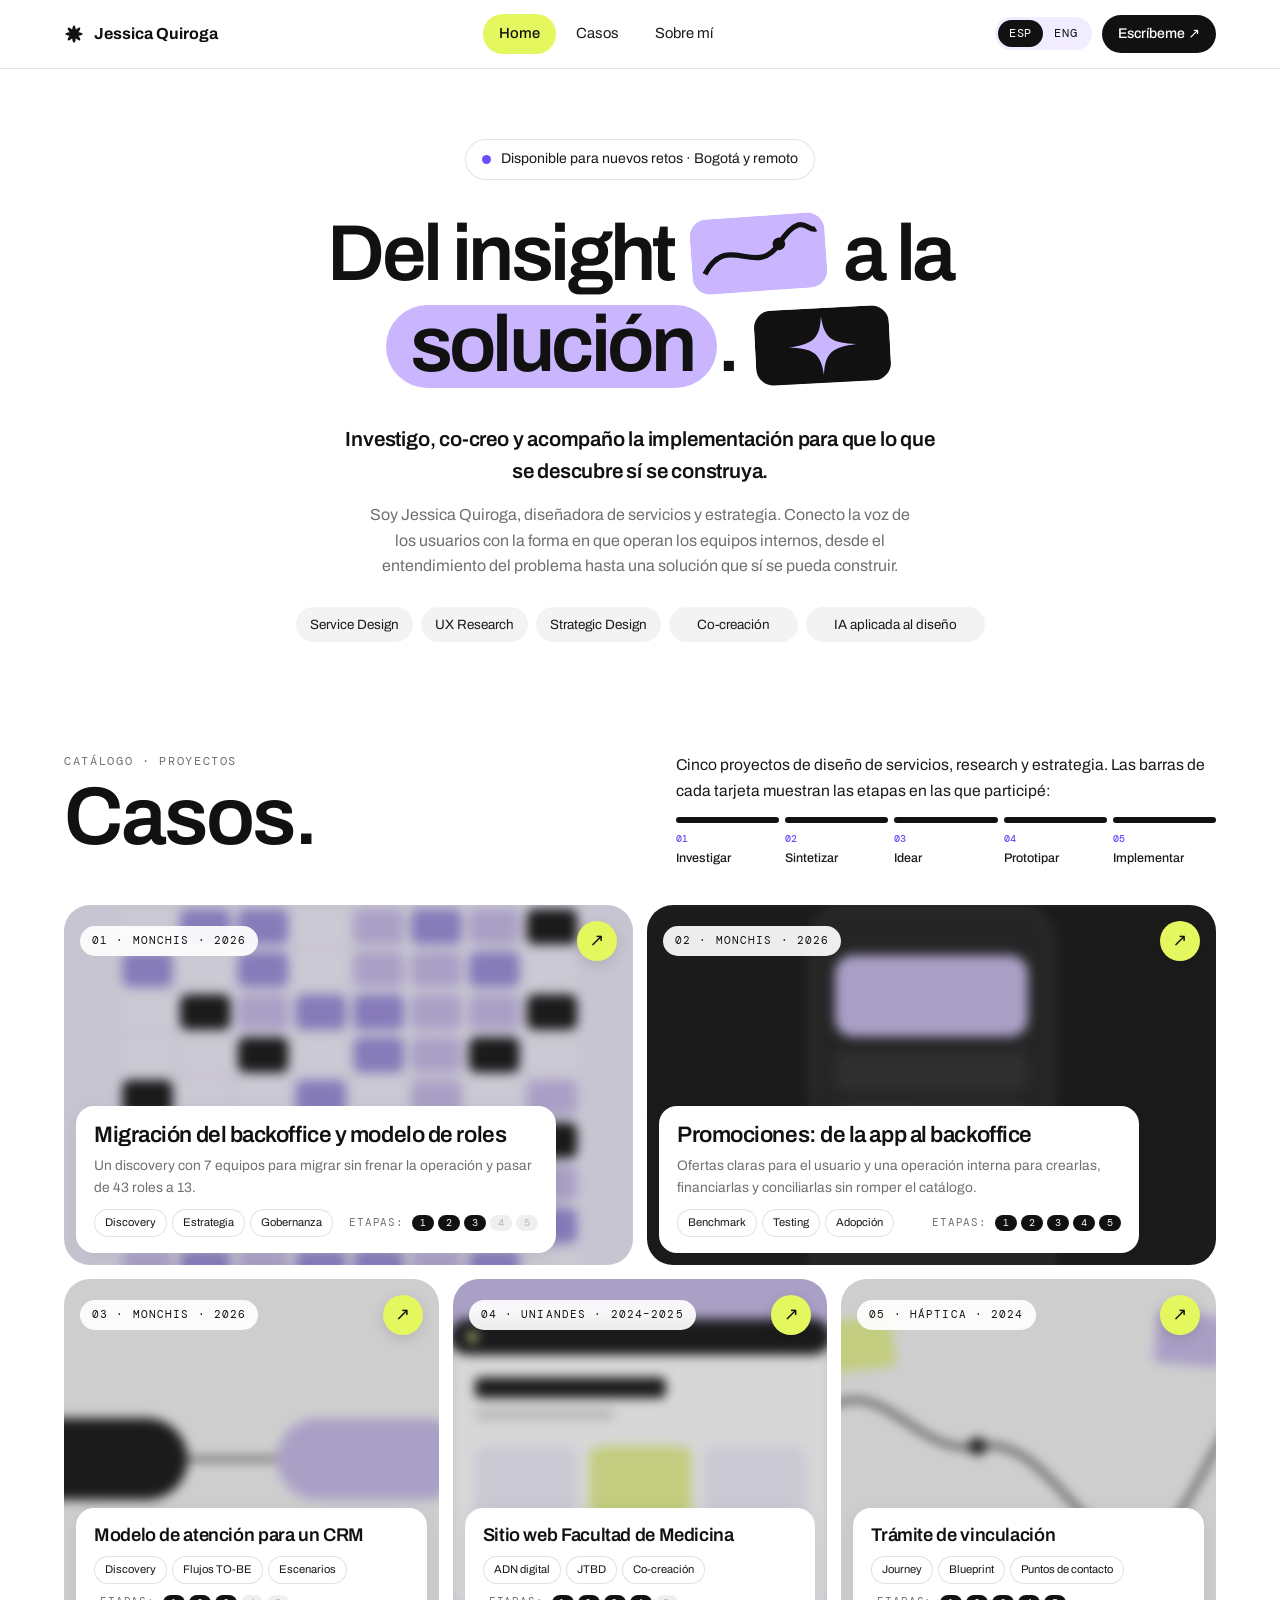
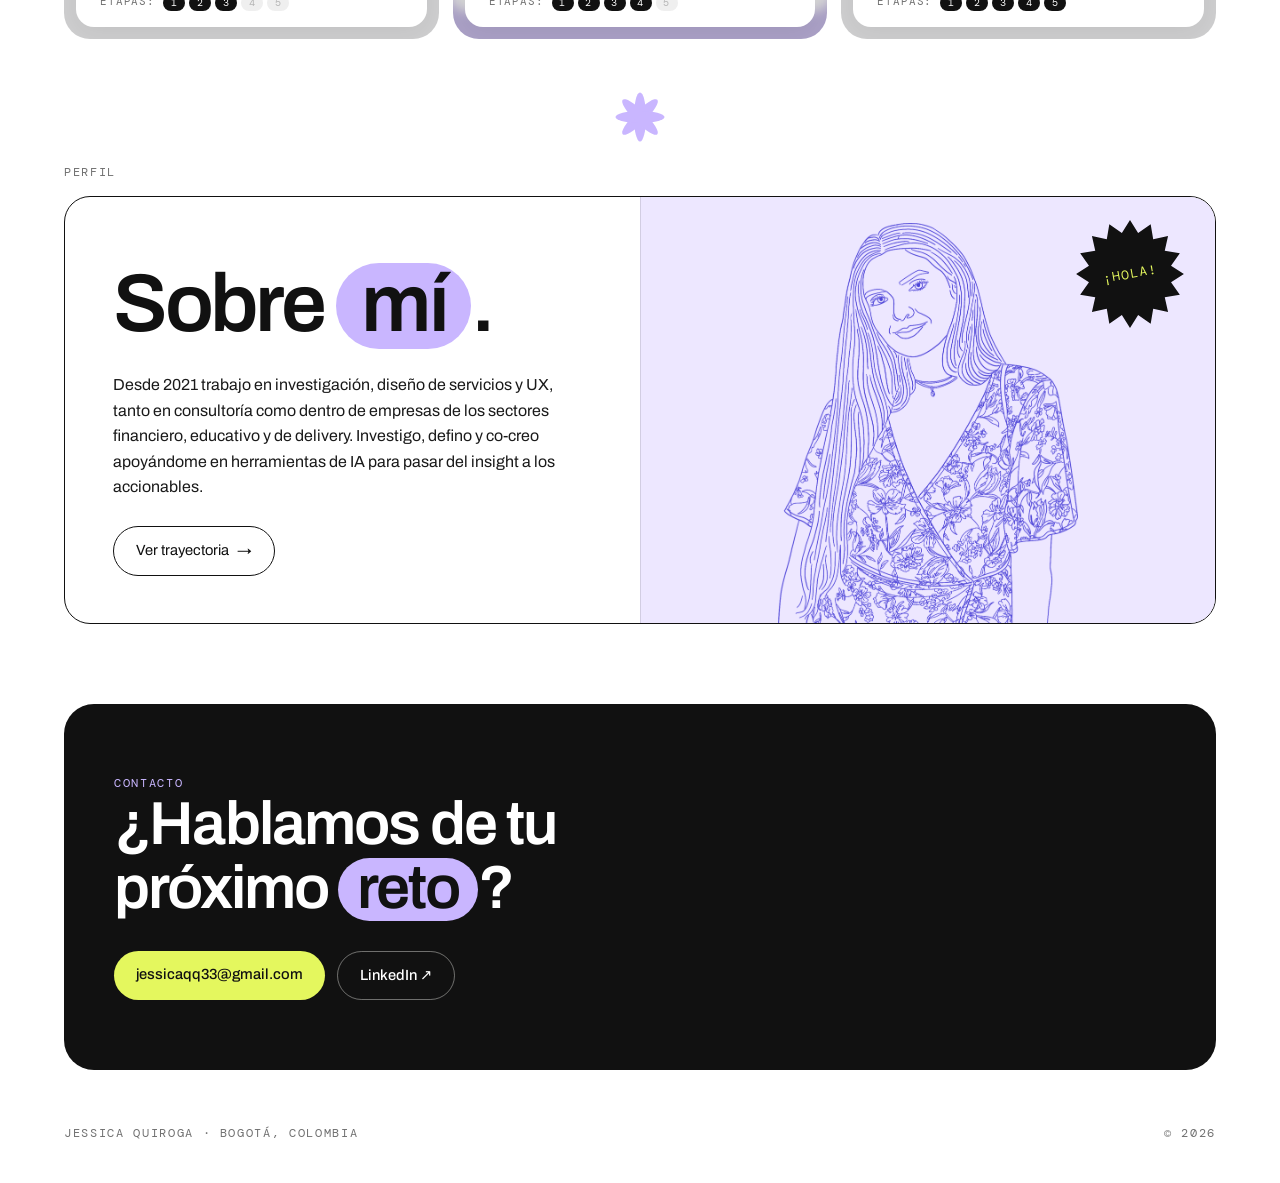
==== index.html @ a0e0271c "Add files via upload" ====
<!DOCTYPE html>
<html lang="es" data-lang="es">
<head>
  <meta charset="utf-8">
  <meta name="viewport" content="width=device-width, initial-scale=1">
  <title>Portafolio · Jessica Quiroga</title>
  <meta name="title-es" content="Portafolio · Jessica Quiroga">
  <meta name="title-en" content="Portfolio · Jessica Quiroga">
  <meta name="description" content="Portafolio de Jessica Quiroga, diseñadora de servicios y estrategia. Service Design, UX Research y Strategic Design.">
  <meta property="og:title" content="Portafolio · Jessica Quiroga">
  <meta property="og:description" content="Service Design · UX Research · Strategic Design">
  <link rel="icon" href="data:image/svg+xml,%3Csvg xmlns='http://www.w3.org/2000/svg' viewBox='0 0 32 32'%3E%3Cg fill='%234F46D8'%3E%3Cellipse cx='16' cy='16' rx='3.6' ry='14' transform='rotate(0 16 16)'/%3E%3Cellipse cx='16' cy='16' rx='3.6' ry='14' transform='rotate(45 16 16)'/%3E%3Cellipse cx='16' cy='16' rx='3.6' ry='14' transform='rotate(90 16 16)'/%3E%3Cellipse cx='16' cy='16' rx='3.6' ry='14' transform='rotate(135 16 16)'/%3E%3C/g%3E%3C/svg%3E">
  <link rel="preconnect" href="https://fonts.googleapis.com">
  <link rel="preconnect" href="https://fonts.gstatic.com" crossorigin>
  <link href="https://fonts.googleapis.com/css2?family=Archivo:wdth,wght@75..125,300..900&family=DM+Mono:wght@400;500&display=swap" rel="stylesheet">
  <link rel="stylesheet" href="assets/styles.css">
</head>
<body>

<header class="site-header">
  <div class="wrap">
    <a class="brand" href="index.html"><svg class="mark-flower" viewBox="0 0 24 24" aria-hidden="true"><ellipse cx="12" cy="12" rx="2.6" ry="10.5" transform="rotate(0 12 12)"/><ellipse cx="12" cy="12" rx="2.6" ry="10.5" transform="rotate(45 12 12)"/><ellipse cx="12" cy="12" rx="2.6" ry="10.5" transform="rotate(90 12 12)"/><ellipse cx="12" cy="12" rx="2.6" ry="10.5" transform="rotate(135 12 12)"/></svg>Jessica Quiroga</a>
    <nav class="nav">
      <a href="index.html" aria-current="page"><span lang="es">Home</span><span lang="en">Home</span></a>
      <a href="index.html#casos"><span lang="es">Casos</span><span lang="en">Cases</span></a>
      <a href="sobre-mi.html"><span lang="es">Sobre mí</span><span lang="en">About</span></a>
    </nav>
    <div class="head-right"><div class="lang" role="group" aria-label="Idioma / Language">
      <button type="button" data-lang="es" aria-pressed="true">ESP</button>
      <button type="button" data-lang="en" aria-pressed="false">ENG</button>
    </div><a class="head-cta" href="https://www.linkedin.com/in/jessica-giovanna-quiroga-quir%C3%B3s-29a357232" target="_blank" rel="noopener"><span lang="es">Escríbeme</span><span lang="en">Get in touch</span> ↗</a></div>
  </div>
</header>

<main>
  <section class="heroA wrap">
    <span class="avail"><i></i><span lang="es">Disponible para nuevos retos · Bogotá y remoto</span><span lang="en">Open to new challenges · Bogotá and remote</span></span>
    <h1>
      <span lang="es">Del insight <span class="hchip" style="--r:-4deg"><svg viewBox="0 0 64 36" preserveAspectRatio="none"><rect width="64" height="36" fill="#C9B6FF"/><path d="M6 26 C18 6 30 30 42 14 S56 10 60 8" fill="none" stroke="#111" stroke-width="2.5"/><circle cx="42" cy="14" r="3" fill="#111"/></svg></span> a la <span class="nw"><span class="pill">solución</span>.</span> <span class="hchip" style="--r:-3deg"><svg viewBox="0 0 64 36" preserveAspectRatio="none"><rect width="64" height="36" fill="#111"/><path d="M32 4 C33 15 37 17 48 18 C37 19 33 21 32 32 C31 21 27 19 16 18 C27 17 31 15 32 4Z" fill="#C9B6FF"/></svg></span></span>
      <span lang="en">From insight <span class="hchip" style="--r:-4deg"><svg viewBox="0 0 64 36" preserveAspectRatio="none"><rect width="64" height="36" fill="#C9B6FF"/><path d="M6 26 C18 6 30 30 42 14 S56 10 60 8" fill="none" stroke="#111" stroke-width="2.5"/><circle cx="42" cy="14" r="3" fill="#111"/></svg></span> to <span class="nw"><span class="pill">solution</span>.</span> <span class="hchip" style="--r:-3deg"><svg viewBox="0 0 64 36" preserveAspectRatio="none"><rect width="64" height="36" fill="#111"/><path d="M32 4 C33 15 37 17 48 18 C37 19 33 21 32 32 C31 21 27 19 16 18 C27 17 31 15 32 4Z" fill="#C9B6FF"/></svg></span></span>
    </h1>
    <p class="lead strong"><span lang="es">Investigo, co-creo y acompaño la implementación para que lo que se descubre sí se construya.</span><span lang="en">I research, co-create and support implementation so that what we discover actually gets built.</span></p>
    <p class="lead sub"><span lang="es">Soy Jessica Quiroga, diseñadora de servicios y estrategia. Conecto la voz de los usuarios con la forma en que operan los equipos internos, desde el entendimiento del problema hasta una solución que sí se pueda construir.</span><span lang="en">I'm Jessica Quiroga, a service and strategy designer. I connect the voice of users with how internal teams actually operate, from understanding the problem to a solution that can really be built.</span></p>
    <div class="skills"><span>Service Design</span><span>UX Research</span><span>Strategic Design</span><span><span lang="es">Co-creación</span><span lang="en">Co-creation</span></span><span><span lang="es">IA aplicada al diseño</span><span lang="en">AI-assisted design</span></span></div>
  </section>

  <section id="casos" class="wrap" style="padding: 40px 0 20px; scroll-margin-top: 90px;">
    <div class="cases-head">
      <div>
        <p class="eyebrow"><span lang="es">Catálogo · Proyectos</span><span lang="en">Catalogue · Projects</span></p>
        <h2 class="display-sm"><span lang="es">Casos.</span><span lang="en">Cases.</span></h2>
      </div>
      <div class="cases-side">
        <p class="body"><span lang="es">Cinco proyectos de diseño de servicios, research y estrategia. Las barras de cada tarjeta muestran las etapas en las que participé:</span><span lang="en">Five service design, research and strategy projects. The bar on each card shows the stages I took part in:</span></p>
        <ol class="mini-legend"><li><i></i><span class="sl-n">01</span><span lang="es">Investigar</span><span lang="en">Research</span></li><li><i></i><span class="sl-n">02</span><span lang="es">Sintetizar</span><span lang="en">Synthesise</span></li><li><i></i><span class="sl-n">03</span><span lang="es">Idear</span><span lang="en">Ideate</span></li><li><i></i><span class="sl-n">04</span><span lang="es">Prototipar</span><span lang="en">Prototype</span></li><li><i></i><span class="sl-n">05</span><span lang="es">Implementar</span><span lang="en">Implement</span></li></ol>
      </div>
    </div>
    <div class="bento bento2">
      <a class="tile lg" href="casos/migracion-backoffice.html">
        <div class="tile-media"><svg viewBox="0 0 480 420" preserveAspectRatio="xMidYMid slice"><rect width="480" height="420" fill="#EDE7FF"/><rect x="60" y="70" width="40" height="28" rx="6" fill="#F1ECFF"/><rect x="106" y="70" width="40" height="28" rx="6" fill="#9C86FF"/><rect x="152" y="70" width="40" height="28" rx="6" fill="#9C86FF"/><rect x="198" y="70" width="40" height="28" rx="6" fill="#F1ECFF"/><rect x="244" y="70" width="40" height="28" rx="6" fill="#C9B6FF"/><rect x="290" y="70" width="40" height="28" rx="6" fill="#9C86FF"/><rect x="336" y="70" width="40" height="28" rx="6" fill="#C9B6FF"/><rect x="382" y="70" width="40" height="28" rx="6" fill="#111111"/><rect x="60" y="104" width="40" height="28" rx="6" fill="#9C86FF"/><rect x="106" y="104" width="40" height="28" rx="6" fill="#F1ECFF"/><rect x="152" y="104" width="40" height="28" rx="6" fill="#9C86FF"/><rect x="198" y="104" width="40" height="28" rx="6" fill="#F1ECFF"/><rect x="244" y="104" width="40" height="28" rx="6" fill="#C9B6FF"/><rect x="290" y="104" width="40" height="28" rx="6" fill="#C9B6FF"/><rect x="336" y="104" width="40" height="28" rx="6" fill="#9C86FF"/><rect x="382" y="104" width="40" height="28" rx="6" fill="#F1ECFF"/><rect x="60" y="138" width="40" height="28" rx="6" fill="#F1ECFF"/><rect x="106" y="138" width="40" height="28" rx="6" fill="#111111"/><rect x="152" y="138" width="40" height="28" rx="6" fill="#C9B6FF"/><rect x="198" y="138" width="40" height="28" rx="6" fill="#9C86FF"/><rect x="244" y="138" width="40" height="28" rx="6" fill="#9C86FF"/><rect x="290" y="138" width="40" height="28" rx="6" fill="#C9B6FF"/><rect x="336" y="138" width="40" height="28" rx="6" fill="#C9B6FF"/><rect x="382" y="138" width="40" height="28" rx="6" fill="#111111"/><rect x="60" y="172" width="40" height="28" rx="6" fill="#F1ECFF"/><rect x="106" y="172" width="40" height="28" rx="6" fill="#F1ECFF"/><rect x="152" y="172" width="40" height="28" rx="6" fill="#111111"/><rect x="198" y="172" width="40" height="28" rx="6" fill="#F1ECFF"/><rect x="244" y="172" width="40" height="28" rx="6" fill="#9C86FF"/><rect x="290" y="172" width="40" height="28" rx="6" fill="#C9B6FF"/><rect x="336" y="172" width="40" height="28" rx="6" fill="#111111"/><rect x="382" y="172" width="40" height="28" rx="6" fill="#F1ECFF"/><rect x="60" y="206" width="40" height="28" rx="6" fill="#111111"/><rect x="106" y="206" width="40" height="28" rx="6" fill="#F1ECFF"/><rect x="152" y="206" width="40" height="28" rx="6" fill="#F1ECFF"/><rect x="198" y="206" width="40" height="28" rx="6" fill="#9C86FF"/><rect x="244" y="206" width="40" height="28" rx="6" fill="#F1ECFF"/><rect x="290" y="206" width="40" height="28" rx="6" fill="#C9B6FF"/><rect x="336" y="206" width="40" height="28" rx="6" fill="#F1ECFF"/><rect x="382" y="206" width="40" height="28" rx="6" fill="#C9B6FF"/><rect x="60" y="240" width="40" height="28" rx="6" fill="#C9B6FF"/><rect x="106" y="240" width="40" height="28" rx="6" fill="#9C86FF"/><rect x="152" y="240" width="40" height="28" rx="6" fill="#111111"/><rect x="198" y="240" width="40" height="28" rx="6" fill="#C9B6FF"/><rect x="244" y="240" width="40" height="28" rx="6" fill="#111111"/><rect x="290" y="240" width="40" height="28" rx="6" fill="#C9B6FF"/><rect x="336" y="240" width="40" height="28" rx="6" fill="#C9B6FF"/><rect x="382" y="240" width="40" height="28" rx="6" fill="#111111"/><rect x="60" y="274" width="40" height="28" rx="6" fill="#9C86FF"/><rect x="106" y="274" width="40" height="28" rx="6" fill="#C9B6FF"/><rect x="152" y="274" width="40" height="28" rx="6" fill="#F1ECFF"/><rect x="198" y="274" width="40" height="28" rx="6" fill="#C9B6FF"/><rect x="244" y="274" width="40" height="28" rx="6" fill="#F1ECFF"/><rect x="290" y="274" width="40" height="28" rx="6" fill="#F1ECFF"/><rect x="336" y="274" width="40" height="28" rx="6" fill="#F1ECFF"/><rect x="382" y="274" width="40" height="28" rx="6" fill="#C9B6FF"/><rect x="60" y="308" width="40" height="28" rx="6" fill="#F1ECFF"/><rect x="106" y="308" width="40" height="28" rx="6" fill="#C9B6FF"/><rect x="152" y="308" width="40" height="28" rx="6" fill="#111111"/><rect x="198" y="308" width="40" height="28" rx="6" fill="#C9B6FF"/><rect x="244" y="308" width="40" height="28" rx="6" fill="#111111"/><rect x="290" y="308" width="40" height="28" rx="6" fill="#C9B6FF"/><rect x="336" y="308" width="40" height="28" rx="6" fill="#C9B6FF"/><rect x="382" y="308" width="40" height="28" rx="6" fill="#9C86FF"/><rect x="60" y="342" width="40" height="28" rx="6" fill="#C9B6FF"/><rect x="106" y="342" width="40" height="28" rx="6" fill="#9C86FF"/><rect x="152" y="342" width="40" height="28" rx="6" fill="#C9B6FF"/><rect x="198" y="342" width="40" height="28" rx="6" fill="#9C86FF"/><rect x="244" y="342" width="40" height="28" rx="6" fill="#9C86FF"/><rect x="290" y="342" width="40" height="28" rx="6" fill="#C9B6FF"/><rect x="336" y="342" width="40" height="28" rx="6" fill="#9C86FF"/><rect x="382" y="342" width="40" height="28" rx="6" fill="#F1ECFF"/></svg></div>
        <div class="tile-top"><span class="tag">01 · Monchis · 2026</span><span class="tile-go" aria-hidden="true">↗</span></div>
        <div class="tile-card">
          <h3><span lang="es">Migración del backoffice y modelo de roles</span><span lang="en">Back-office migration and roles model</span></h3>
          <p><span lang="es">Un discovery con 7 equipos para migrar sin frenar la operación y pasar de 43 roles a 13.</span><span lang="en">A discovery with 7 teams to migrate without stopping operations and go from 43 roles to 13.</span></p>
          <div class="tile-meta"><div class="chips"><span class="chip">Discovery</span><span class="chip"><span lang="es">Estrategia</span><span lang="en">Strategy</span></span><span class="chip"><span lang="es">Gobernanza</span><span lang="en">Governance</span></span></div><div class="stages"><span class="st-l"><span lang="es">Etapas:</span><span lang="en">Stages:</span></span><i class="on" title="Investigar">1</i><i class="on" title="Sintetizar">2</i><i class="on" title="Idear">3</i><i class="" title="Prototipar">4</i><i class="" title="Implementar">5</i></div></div>
        </div>
      </a>
      <a class="tile lg" href="casos/promociones.html">
        <div class="tile-media"><svg viewBox="0 0 400 300" preserveAspectRatio="xMidYMid slice"><rect width="400" height="300" fill="#111"/>
<rect x="120" y="30" width="160" height="300" rx="26" fill="#1E1E1E" stroke="#333" stroke-width="2"/>
<rect x="136" y="64" width="128" height="54" rx="12" fill="#C9B6FF"/><rect x="136" y="128" width="128" height="26" rx="8" fill="#2A2A2A"/>
<rect x="136" y="162" width="128" height="26" rx="8" fill="#2A2A2A"/><rect x="146" y="170" width="44" height="10" rx="5" fill="#E4F75E"/>
<rect x="136" y="196" width="128" height="26" rx="8" fill="#2A2A2A"/><rect x="146" y="204" width="34" height="10" rx="5" fill="#E4F75E"/></svg></div>
        <div class="tile-top"><span class="tag">02 · Monchis · 2026</span><span class="tile-go" aria-hidden="true">↗</span></div>
        <div class="tile-card">
          <h3><span lang="es">Promociones: de la app al backoffice</span><span lang="en">Promotions: app to back office</span></h3>
          <p><span lang="es">Ofertas claras para el usuario y una operación interna para crearlas, financiarlas y conciliarlas sin romper el catálogo.</span><span lang="en">Clear offers for users and an internal operation to create, fund and reconcile them without breaking the catalogue.</span></p>
          <div class="tile-meta"><div class="chips"><span class="chip">Benchmark</span><span class="chip">Testing</span><span class="chip"><span lang="es">Adopción</span><span lang="en">Adoption</span></span></div><div class="stages"><span class="st-l"><span lang="es">Etapas:</span><span lang="en">Stages:</span></span><i class="on" title="Investigar">1</i><i class="on" title="Sintetizar">2</i><i class="on" title="Idear">3</i><i class="on" title="Prototipar">4</i><i class="on" title="Implementar">5</i></div></div>
        </div>
      </a>
      <a class="tile sm" href="casos/modelo-atencion.html">
        <div class="tile-media"><svg viewBox="0 0 1200 300" preserveAspectRatio="xMidYMid slice"><rect width="1200" height="300" fill="#F3F3F3"/>
<g fill="none" stroke="#111" stroke-width="2.5"><path d="M120 150 H1080"/></g>
<g><circle cx="200" cy="90" r="26" fill="#C9B6FF"/><circle cx="200" cy="150" r="26" fill="#E4F75E"/><circle cx="200" cy="210" r="26" fill="#111"/>
<path d="M226 90 C300 90 300 150 380 150 M226 210 C300 210 300 150 380 150" fill="none" stroke="#111" stroke-width="2.5"/>
<rect x="380" y="118" width="170" height="64" rx="32" fill="#111"/><rect x="620" y="118" width="150" height="64" rx="32" fill="#C9B6FF"/><rect x="840" y="118" width="150" height="64" rx="32" fill="#fff" stroke="#111" stroke-width="2.5"/><circle cx="1060" cy="150" r="22" fill="#E4F75E" stroke="#111" stroke-width="2.5"/></g></svg></div>
        <div class="tile-top"><span class="tag">03 · Monchis · 2026</span><span class="tile-go" aria-hidden="true">↗</span></div>
        <div class="tile-card">
          <h3><span lang="es">Modelo de atención para un CRM</span><span lang="en">Support model for a CRM</span></h3>
          <p><span lang="es">Discovery e ideación para centralizar el soporte de usuarios, repartidores y comercios en un solo lugar.</span><span lang="en">Discovery and ideation to bring user, rider and merchant support into one place.</span></p>
          <div class="tile-meta"><div class="chips"><span class="chip">Discovery</span><span class="chip"><span lang="es">Flujos TO-BE</span><span lang="en">TO-BE flows</span></span><span class="chip"><span lang="es">Escenarios</span><span lang="en">Scenarios</span></span></div><div class="stages"><span class="st-l"><span lang="es">Etapas:</span><span lang="en">Stages:</span></span><i class="on" title="Investigar">1</i><i class="on" title="Sintetizar">2</i><i class="on" title="Idear">3</i><i class="" title="Prototipar">4</i><i class="" title="Implementar">5</i></div></div>
        </div>
      </a>
      <a class="tile sm" href="casos/medicina-uniandes.html">
        <div class="tile-media"><svg viewBox="0 0 400 300" preserveAspectRatio="xMidYMid slice"><rect width="400" height="300" fill="#C9B6FF"/>
<rect x="50" y="40" width="300" height="230" rx="14" fill="#fff"/><rect x="50" y="40" width="300" height="28" rx="14" fill="#111"/>
<circle cx="68" cy="54" r="4" fill="#E4F75E"/><rect x="70" y="86" width="150" height="16" rx="4" fill="#111"/><rect x="70" y="110" width="110" height="10" rx="4" fill="#ddd"/>
<rect x="70" y="140" width="80" height="60" rx="8" fill="#F1ECFF"/><rect x="160" y="140" width="80" height="60" rx="8" fill="#E4F75E"/><rect x="250" y="140" width="80" height="60" rx="8" fill="#F1ECFF"/></svg></div>
        <div class="tile-top"><span class="tag">04 · Uniandes · 2024–2025</span><span class="tile-go" aria-hidden="true">↗</span></div>
        <div class="tile-card">
          <h3><span lang="es">Sitio web Facultad de Medicina</span><span lang="en">School of Medicine website</span></h3>
          <p></p>
          <div class="tile-meta"><div class="chips"><span class="chip"><span lang="es">ADN digital</span><span lang="en">Digital DNA</span></span><span class="chip">JTBD</span><span class="chip"><span lang="es">Co-creación</span><span lang="en">Co-creation</span></span></div><div class="stages"><span class="st-l"><span lang="es">Etapas:</span><span lang="en">Stages:</span></span><i class="on" title="Investigar">1</i><i class="on" title="Sintetizar">2</i><i class="on" title="Idear">3</i><i class="on" title="Prototipar">4</i><i class="" title="Implementar">5</i></div></div>
        </div>
      </a>
      <a class="tile sm" href="casos/vinculacion.html">
        <div class="tile-media"><svg viewBox="0 0 400 300" preserveAspectRatio="xMidYMid slice"><rect width="400" height="300" fill="#F3F3F3"/>
<path d="M30 120 C80 70 110 150 160 140 S240 210 280 220 S350 110 380 100" fill="none" stroke="#111" stroke-width="3"/>
<circle cx="30" cy="120" r="7" fill="#111"/><circle cx="160" cy="140" r="7" fill="#111"/><circle cx="280" cy="220" r="10" fill="#6B4EFF"/><circle cx="380" cy="100" r="7" fill="#111"/>
<g fill="#E4F75E"><rect x="40" y="40" width="54" height="40" rx="4" transform="rotate(-6 67 60)"/></g><g fill="#C9B6FF"><rect x="300" y="36" width="54" height="40" rx="4" transform="rotate(5 327 56)"/></g></svg></div>
        <div class="tile-top"><span class="tag">05 · Háptica · 2024</span><span class="tile-go" aria-hidden="true">↗</span></div>
        <div class="tile-card">
          <h3><span lang="es">Trámite de vinculación</span><span lang="en">Onboarding process</span></h3>
          <p></p>
          <div class="tile-meta"><div class="chips"><span class="chip">Journey</span><span class="chip">Blueprint</span><span class="chip"><span lang="es">Puntos de contacto</span><span lang="en">Touchpoints</span></span></div><div class="stages"><span class="st-l"><span lang="es">Etapas:</span><span lang="en">Stages:</span></span><i class="on" title="Investigar">1</i><i class="on" title="Sintetizar">2</i><i class="on" title="Idear">3</i><i class="on" title="Prototipar">4</i><i class="on" title="Implementar">5</i></div></div>
        </div>
      </a>
    </div>
  </section>

  <section class="wrap" style="padding: 30px 0 40px;">
    <div class="scroll-cue" aria-hidden="true"><svg viewBox="0 0 24 24"><ellipse cx="12" cy="12" rx="2.6" ry="10.5" transform="rotate(0 12 12)"/><ellipse cx="12" cy="12" rx="2.6" ry="10.5" transform="rotate(45 12 12)"/><ellipse cx="12" cy="12" rx="2.6" ry="10.5" transform="rotate(90 12 12)"/><ellipse cx="12" cy="12" rx="2.6" ry="10.5" transform="rotate(135 12 12)"/></svg></div>
    <p class="eyebrow about-ey"><span lang="es">Perfil</span><span lang="en">Profile</span></p>
    <div class="block-split reveal">
      <div class="block-text">
        <h2 class="display-sm"><span lang="es">Sobre <span class="nw"><span class="pill">mí</span>.</span></span><span lang="en">About <span class="nw"><span class="pill">me</span>.</span></span></h2>
        <p class="body">
          <span lang="es">Desde 2021 trabajo en investigación, diseño de servicios y UX, tanto en consultoría como dentro de empresas de los sectores financiero, educativo y de delivery. Investigo, defino y co-creo apoyándome en herramientas de IA para pasar del insight a los accionables.</span>
          <span lang="en">Since 2021 I've worked in research, service design and UX, both as a consultant and inside companies in finance, education and delivery. I research, define and co-create with the help of AI tools to move from insight to action.</span>
        </p>
        <p style="margin-top:26px;"><a class="btn" href="sobre-mi.html"><span lang="es">Ver trayectoria</span><span lang="en">See my background</span> →</a></p>
      </div>
      <div class="block-color">
        <img src="assets/retrato.png" alt="Ilustración de Jessica Quiroga" width="675" height="900" loading="lazy">
        <div class="sticker sm" aria-hidden="true"><svg viewBox="0 0 100 100"><path d="M50.0 1.0 L57.4 12.7 L68.8 4.7 L71.1 18.4 L84.6 15.4 L81.6 28.9 L95.3 31.2 L87.3 42.6 L99.0 50.0 L87.3 57.4 L95.3 68.8 L81.6 71.1 L84.6 84.6 L71.1 81.6 L68.8 95.3 L57.4 87.3 L50.0 99.0 L42.6 87.3 L31.2 95.3 L28.9 81.6 L15.4 84.6 L18.4 71.1 L4.7 68.8 L12.7 57.4 L1.0 50.0 L12.7 42.6 L4.7 31.2 L18.4 28.9 L15.4 15.4 L28.9 18.4 L31.2 4.7 L42.6 12.7Z"/></svg><span lang="es">¡hola!</span><span lang="en">hi!</span></div>
      </div>
    </div>
  </section>

  <section class="wrap">
    <div class="contact reveal has-doodles">
      <p class="eyebrow"><span lang="es">Contacto</span><span lang="en">Contact</span></p>
      <h2>
        <span lang="es">¿Hablamos de tu próximo <span class="nw"><span class="pill">reto</span>?</span></span>
        <span lang="en">Shall we talk about your next <span class="nw"><span class="pill">challenge</span>?</span></span>
      </h2>
      <div class="links">
        <a href="mailto:jessicaqq33@gmail.com">jessicaqq33@gmail.com</a>
        <a class="ghost" href="https://www.linkedin.com/in/jessica-giovanna-quiroga-quir%C3%B3s-29a357232" target="_blank" rel="noopener">LinkedIn ↗</a>
      </div>
    </div>
  </section>
</main>

<footer class="site-footer">
  <div class="wrap">
    <span class="eyebrow">Jessica Quiroga · Bogotá, Colombia</span>
    <span class="eyebrow">© <span data-year>2026</span></span>
  </div>
</footer>

<script src="assets/main.js"></script>
</body>
</html>
---- assets/styles.css ----
/* ==========================================================
   Portafolio Jessica Quiroga — estilos
   Paleta: lavanda, violeta, crema, verde, durazno, naranja
   ========================================================== */
:root {
  --cream: #FFFFFF;
  --paper: #FFFFFF;
  --butter: #F5F5F5;
  --violet: #111111;
  --ink: #1A1A1A;
  --lav: #C9B6FF;
  --lav-soft: #F1ECFF;
  --green: #C9B6FF;
  --peach: #E4F75E;
  --orange: #6B4EFF;
  --line: rgba(17, 17, 17, .12);
  --muted: rgba(17, 17, 17, .6);
  --radius: 22px;
  --sans: "Archivo", system-ui, sans-serif;
  --mono: "DM Mono", ui-monospace, "SFMono-Regular", Menlo, monospace;
  --max: 1180px;
}

* { box-sizing: border-box; margin: 0; padding: 0; }
html { scroll-behavior: smooth; }
body {
  font-family: var(--sans);
  font-weight: 400;
  color: var(--ink);
  background: var(--cream);
  line-height: 1.6;
  -webkit-font-smoothing: antialiased;
}
img { max-width: 100%; height: auto; display: block; }
a { color: inherit; }

/* ---------- idioma ---------- */
html[data-lang="es"] [lang="en"]:not(html) { display: none !important; }
html[data-lang="en"] [lang="es"]:not(html) { display: none !important; }

/* ---------- utilidades ---------- */
.wrap { width: min(var(--max), 100% - 48px); margin-inline: auto; }
.eyebrow {
  font-family: var(--mono);
  font-size: .74rem;
  letter-spacing: .14em;
  text-transform: uppercase;
  color: var(--muted);
}
.eyebrow.accent { color: var(--orange); }
.mark {
  background: var(--lav);
  padding: 0 .14em;
  border-radius: 8px;
  box-decoration-break: clone;
  -webkit-box-decoration-break: clone;
}
.section { padding: 88px 0; }
.section + .section { border-top: 1px solid var(--line); }
.h2 {
  font-size: clamp(1.9rem, 3.6vw, 2.9rem);
  font-weight: 800;
  line-height: 1.12;
  letter-spacing: -.02em;
  color: var(--violet);
  margin: 14px 0 22px;
  max-width: 22ch;
}
.lead { font-size: 1.12rem; color: var(--ink); max-width: 62ch; }
.body { max-width: 64ch; color: var(--ink); }
.body + .body { margin-top: 14px; }

/* ---------- header ---------- */
.site-header {
  position: sticky; top: 0; z-index: 50;
  background: rgba(255, 255, 255, .9);
  backdrop-filter: blur(10px);
  -webkit-backdrop-filter: blur(10px);
  border-bottom: 1px solid var(--line);
}
.site-header .wrap {
  display: flex; align-items: center; justify-content: space-between;
  gap: 16px; height: 68px;
}
.brand {
  display: flex; align-items: center; gap: 10px;
  font-weight: 700; text-decoration: none; color: var(--violet);
  white-space: nowrap;
}
.brand .mark-flower { width: 20px; height: 20px; fill: var(--violet); transition: transform .6s ease; }
.brand:hover .mark-flower { transform: rotate(90deg); }
.nav { display: flex; gap: 4px; }
.nav a {
  text-decoration: none; font-size: .92rem;
  padding: 8px 16px; border-radius: 999px; color: var(--ink);
  transition: background .2s;
}
.nav a:hover { background: var(--lav-soft); }
.nav a[aria-current="page"] { background: var(--lav); color: var(--violet); font-weight: 500; }
.lang {
  display: flex; background: var(--lav-soft); border-radius: 999px; padding: 3px;
}
.lang button {
  border: 0; background: transparent; cursor: pointer;
  font-family: var(--mono); font-size: .72rem; letter-spacing: .08em;
  padding: 6px 11px; border-radius: 999px; color: var(--violet);
}
.lang button[aria-pressed="true"] { background: var(--violet); color: var(--cream); }

/* ---------- chips ---------- */
.chips { display: flex; flex-wrap: wrap; gap: 8px; }
.chip {
  display: inline-flex; align-items: center; gap: 6px;
  font-size: .82rem; padding: 7px 14px; border-radius: 999px;
  background: var(--paper); border: 1px solid var(--line); color: var(--ink);
}
.chip.lav { background: var(--lav); border-color: transparent; color: #2A1D66; }
.chip.peach { background: var(--peach); border-color: transparent; color: #2F3A00; }
.chip.green { background: var(--paper); border-color: var(--violet); color: var(--violet); }
.chip.violet { background: var(--violet); border-color: transparent; color: var(--cream); }

/* ---------- home ---------- */
.hero { padding: 110px 0 70px; }
.hero h1 {
  font-size: clamp(2.6rem, 7vw, 5.6rem);
  font-weight: 800; line-height: 1.02; letter-spacing: -.035em;
  color: var(--violet); margin: 20px 0 28px; max-width: 14ch;
}
.hero .lead { margin-bottom: 34px; }

.cases-head { display: flex; align-items: end; justify-content: space-between; gap: 20px; margin-bottom: 30px; }
.cases-head h2 { font-size: clamp(2rem, 4vw, 3rem); font-weight: 800; color: var(--violet); letter-spacing: -.02em; }
.cases {
  display: grid; gap: 18px;
  grid-template-columns: repeat(auto-fill, minmax(320px, 1fr));
}
.card {
  position: relative; min-height: 340px; border-radius: var(--radius);
  padding: 28px; display: flex; flex-direction: column; justify-content: space-between;
  text-decoration: none; overflow: hidden;
  transition: transform .25s ease, box-shadow .25s ease;
}
a.card:hover { transform: translateY(-4px); box-shadow: 0 18px 40px -22px rgba(17,17,17,.35); }
.card .num { font-family: var(--mono); font-size: .78rem; opacity: .7; }
.card h3 { font-size: 1.65rem; font-weight: 700; line-height: 1.15; letter-spacing: -.01em; margin: 14px 0 18px; }
.card p { font-size: .95rem; opacity: .85; max-width: 34ch; }
.card .go {
  align-self: flex-end; width: 46px; height: 46px; border-radius: 50%;
  display: grid; place-items: center; font-size: 1.2rem;
}
.card.dark { background: var(--violet); color: var(--cream); }
.card.dark .go { background: var(--lav); color: var(--violet); }
.card.dark .chip { background: rgba(253,252,248,.12); color: var(--cream); border-color: rgba(253,252,248,.2); }
.card.soon { cursor: default; }
.card.soon .blur { filter: blur(6px); opacity: .6; user-select: none; }
.card.soon.lav { background: var(--lav); color: var(--violet); }
.card.soon.peach { background: var(--peach); color: var(--violet); }
.card.soon.paper { background: var(--butter); border: 1px solid var(--line); color: var(--violet); }
.badge {
  position: absolute; left: 50%; top: 50%; transform: translate(-50%, -50%);
  font-family: var(--mono); font-size: .72rem; letter-spacing: .12em; text-transform: uppercase;
  background: var(--violet); color: var(--lav); padding: 9px 16px; border-radius: 999px;
  white-space: nowrap;
}

.about-strip {
  display: grid; grid-template-columns: 1.2fr 1fr; gap: 50px; align-items: center;
}
.about-strip img { width: min(320px, 100%); margin-inline: auto; }

/* ---------- caso: navegación ---------- */
.case-tabs { padding-top: 30px; }
.case-tabs .chip { text-decoration: none; }
.case-tabs .chip.off { opacity: .45; cursor: default; }
.case-tabs .chip .n { font-family: var(--mono); font-size: .7rem; opacity: .7; }

/* ---------- caso: hero ---------- */
.case-hero { padding: 64px 0 60px; display: grid; grid-template-columns: 1.55fr 1fr; gap: 60px; }
.case-hero h1 {
  font-size: clamp(2.4rem, 5.6vw, 4.4rem); font-weight: 800; line-height: 1.06;
  letter-spacing: -.03em; color: var(--violet); margin: 18px 0 24px;
}
.facts { border-top: 2px solid var(--violet); }
.facts div { padding: 14px 0; border-bottom: 1px solid var(--line); }
.facts dt { font-family: var(--mono); font-size: .68rem; letter-spacing: .14em; text-transform: uppercase; color: var(--muted); margin-bottom: 4px; }
.facts dd { font-size: .92rem; }

/* ---------- caso: cifras ---------- */
.stats { display: grid; grid-template-columns: repeat(3, 1fr); gap: 40px; padding: 30px 0 80px; }
.stat .big {
  font-size: clamp(4rem, 9vw, 7.4rem); font-weight: 600; line-height: .9;
  letter-spacing: -.05em; color: var(--orange);
}
.stat .big small { font-size: .45em; letter-spacing: -.02em; }
.stat p { font-size: 1.08rem; margin-top: 14px; max-width: 24ch; }
.stat p b { color: var(--orange); font-weight: 500; }

/* ---------- caso: diagrama discovery ---------- */
.fork {
  display: grid; grid-template-columns: 1fr 120px 1fr; align-items: center;
  margin-top: 46px; gap: 0;
}
.box {
  background: var(--paper); border: 1px solid var(--line); border-radius: 18px; padding: 22px 24px;
}
.box h4 { font-size: 1.05rem; font-weight: 700; color: var(--violet); margin: 6px 0 8px; }
.box p { font-size: .9rem; color: var(--muted); }
.box.core { background: var(--violet); color: var(--cream); border: 0; }
.box.core h4 { color: var(--cream); font-size: 1.3rem; }
.box.core p { color: rgba(253,252,248,.78); }
.box.core .eyebrow { color: var(--lav); }
.box.core .chips { margin-top: 16px; }
.box.core .chip { background: rgba(253,252,248,.1); border-color: rgba(253,252,248,.22); color: var(--cream); font-size: .76rem; padding: 5px 11px; }
.fork-out { display: grid; gap: 16px; }
.box.lav { background: var(--lav); border: 0; }
.box.lav p, .box.peach p { color: var(--ink); }
.box.peach { background: var(--peach); border: 0; }
.fork svg { width: 100%; height: 260px; }

/* ---------- caso: retos ---------- */
.duo { display: grid; grid-template-columns: 1fr 1fr; gap: 18px; margin-top: 40px; }
.duo .box { padding: 30px; }
.duo .box h4 { font-size: 1.3rem; }
.duo .box p { font-size: .98rem; color: var(--ink); }

/* ---------- caso: proceso ---------- */
.steps { position: relative; display: grid; grid-template-columns: repeat(4, 1fr); gap: 22px; margin-top: 50px; }
.steps::before {
  content: ""; position: absolute; left: 6px; right: 6px; top: 6px; height: 2px; background: var(--violet);
}
.step { position: relative; padding-top: 34px; }
.step::before {
  content: ""; position: absolute; left: 0; top: 0; width: 14px; height: 14px; border-radius: 50%;
  background: var(--orange); box-shadow: 0 0 0 5px var(--cream);
}
.step .eyebrow { margin-bottom: 8px; }
.step h4 { font-size: 1.08rem; font-weight: 700; color: var(--violet); line-height: 1.3; margin-bottom: 10px; }
.step p { font-size: .9rem; }
.step .split { margin-top: 12px; display: grid; gap: 8px; }
.step .split div { font-size: .84rem; background: var(--paper); border: 1px solid var(--line); border-radius: 12px; padding: 10px 12px; }
.step .split b { font-family: var(--mono); font-weight: 500; font-size: .66rem; letter-spacing: .12em; text-transform: uppercase; display: block; color: var(--muted); }

/* ---------- caso: auditoría ---------- */
.audit-top { display: flex; gap: 46px; flex-wrap: wrap; margin: 40px 0 34px; }
.audit-top div { font-size: .95rem; }
.audit-top b { display: block; font-size: 2.6rem; font-weight: 800; color: var(--violet); line-height: 1; letter-spacing: -.03em; }
.stack { display: flex; height: 58px; border-radius: 14px; overflow: hidden; }
.stack span { display: grid; place-items: center; font-weight: 700; font-size: 1.1rem; }
.stack .s1 { background: var(--lav-soft); color: var(--violet); flex: 4; }
.stack .s2 { background: var(--lav); color: #2A1D66; flex: 10; }
.stack .s3 { background: var(--violet); color: var(--cream); flex: 6; }
.stack-legend { display: grid; grid-template-columns: 4fr 10fr 6fr; gap: 14px; margin-top: 16px; }
.stack-legend h5 { font-size: .9rem; font-weight: 700; color: var(--violet); margin-bottom: 4px; }
.stack-legend p { font-size: .8rem; color: var(--muted); }

/* ---------- caso: hallazgos ---------- */
.finds { display: grid; grid-template-columns: repeat(3, 1fr); gap: 18px; margin-top: 44px; }
.find { background: var(--paper); border: 1px solid var(--line); border-radius: 18px; padding: 24px; display: flex; flex-direction: column; gap: 10px; }
.find .k { font-size: 2.6rem; font-weight: 800; color: var(--orange); line-height: 1; letter-spacing: -.03em; }
.find h4 { font-size: 1.04rem; font-weight: 700; color: var(--violet); }
.find p { font-size: .88rem; }
.find .chip { align-self: flex-start; font-size: .7rem; padding: 4px 10px; }
.split-bar { display: flex; height: 10px; border-radius: 99px; overflow: hidden; margin-top: 4px; }
.split-bar i:first-child { background: var(--violet); flex: 94; }
.split-bar i:last-child { background: var(--lav); flex: 80; }
.split-cap { display: flex; justify-content: space-between; font-family: var(--mono); font-size: .7rem; color: var(--muted); }

/* ---------- caso: escenarios ---------- */
.tabs { display: flex; gap: 8px; flex-wrap: wrap; margin: 40px 0 20px; }
.tabs button {
  font-family: var(--sans); font-size: .9rem; cursor: pointer;
  border: 1px solid var(--line); background: var(--paper); color: var(--ink);
  padding: 10px 18px; border-radius: 999px; display: flex; align-items: center; gap: 8px;
}
.tabs button[aria-selected="true"] { background: var(--violet); color: var(--cream); border-color: var(--violet); }
.tabs .rec { font-family: var(--mono); font-size: .62rem; letter-spacing: .1em; text-transform: uppercase; background: var(--lav); color: #2A1D66; padding: 2px 8px; border-radius: 99px; }
.panel { display: none; grid-template-columns: 1.3fr 1fr 1fr; gap: 18px; }
.panel.on { display: grid; }
.panel .box h4 { font-size: 1.15rem; }
.panel ul { list-style: none; display: grid; gap: 8px; margin-top: 8px; }
.panel li { font-size: .9rem; padding-left: 18px; position: relative; }
.panel li::before { content: ""; position: absolute; left: 0; top: .6em; width: 7px; height: 7px; border-radius: 50%; background: var(--violet); }
.panel .cons li::before { background: var(--orange); }

.waves { margin-top: 60px; }
.risk { display: flex; align-items: center; gap: 14px; font-family: var(--mono); font-size: .7rem; letter-spacing: .1em; text-transform: uppercase; color: var(--muted); margin-bottom: 16px; }
.risk i { flex: 1; height: 6px; border-radius: 99px; background: linear-gradient(90deg, var(--lav), var(--peach), var(--orange), var(--violet)); }
.wave0 { background: var(--lav-soft); border: 1px dashed var(--violet); border-radius: 14px; padding: 12px 18px; font-size: .88rem; margin-bottom: 14px; }
.wave0 b { font-family: var(--mono); font-weight: 500; font-size: .7rem; letter-spacing: .12em; text-transform: uppercase; margin-right: 10px; }
.wave-cols { display: grid; grid-template-columns: repeat(5, 1fr); gap: 12px; }
.wave { border-radius: 16px; padding: 18px 16px; min-height: 230px; }
.wave .eyebrow { color: inherit; opacity: .75; }
.wave h5 { font-size: 1.05rem; font-weight: 700; margin: 4px 0 14px; }
.wave ul { list-style: none; display: grid; gap: 6px; }
.wave li { font-size: .8rem; background: rgba(255,255,255,.55); border-radius: 8px; padding: 6px 9px; }
.wave.w1 { background: #F7FBD9; color: #2A1D66; }
.wave.w2 { background: var(--lav); color: #2A1D66; }
.wave.w3 { background: var(--peach); color: #2F3A00; }
.wave.w4 { background: var(--orange); color: var(--cream); }
.wave.w4 li { background: rgba(255,255,255,.2); }
.wave.w5 { background: var(--violet); color: var(--cream); }
.wave.w5 li { background: rgba(255,255,255,.18); }
.note { font-size: .82rem; color: var(--muted); margin-top: 14px; }

/* ---------- caso: roles ---------- */
.roles-shift { display: grid; grid-template-columns: 1fr 80px 1.5fr; gap: 20px; align-items: center; margin-top: 44px; }
.dots { display: grid; grid-template-columns: repeat(9, 1fr); gap: 7px; max-width: 280px; }
.dots i { aspect-ratio: 1; border-radius: 50%; background: var(--violet); }
.dots i.v { background: var(--lav); }
.dots-cap { font-size: .9rem; margin-top: 16px; }
.dots-cap b { color: var(--orange); }
.arrow { font-size: 2.2rem; color: var(--violet); text-align: center; }
.groups { display: grid; gap: 12px; }
.group { display: grid; grid-template-columns: 110px 1fr; gap: 12px; align-items: start; }
.group .eyebrow { padding-top: 8px; }
.role-btn {
  font-family: var(--sans); font-size: .82rem; cursor: pointer;
  border: 1px solid var(--line); background: var(--paper); color: var(--ink);
  padding: 7px 13px; border-radius: 999px; transition: all .15s;
}
.role-btn:hover { border-color: var(--violet); }
.role-btn[aria-pressed="true"] { background: var(--violet); color: var(--cream); border-color: var(--violet); }
.role-panel {
  margin-top: 30px; background: var(--paper); border: 1px solid var(--line); border-radius: 18px;
  padding: 24px 26px; display: grid; grid-template-columns: 1fr 1.4fr; gap: 30px; align-items: center;
}
.role-panel h4 { font-size: 1.4rem; font-weight: 800; color: var(--violet); }
.role-panel p { font-size: .92rem; color: var(--muted); }
.cells { display: grid; grid-template-columns: repeat(21, 1fr); gap: 4px; }
.cells i { height: 34px; border-radius: 5px; background: var(--lav-soft); transition: background .25s; }
.cells i.on { background: var(--violet); }
.cells-cap { display: flex; justify-content: space-between; font-family: var(--mono); font-size: .72rem; color: var(--muted); margin-top: 10px; }

.levels { display: grid; grid-template-columns: repeat(4, 1fr); gap: 0; margin-top: 50px; border-radius: 18px; overflow: hidden; }
.level { padding: 24px 22px; }
.level .eyebrow { color: inherit; opacity: .7; }
.level h5 { font-size: 1.1rem; font-weight: 700; margin: 6px 0 8px; }
.level p { font-size: .84rem; }
.level.l0 { background: var(--paper); color: var(--violet); border: 1px solid var(--line); border-right: 0; border-radius: 18px 0 0 18px; }
.level.l1 { background: var(--lav); color: #2A1D66; }
.level.l2 { background: var(--peach); color: #2F3A00; }
.level.l3 { background: var(--violet); color: var(--cream); }

/* ---------- caso: resultados y aporte ---------- */
.results { display: grid; grid-template-columns: repeat(3, 1fr); gap: 18px; margin-top: 40px; }
.result { background: var(--violet); color: var(--cream); border-radius: 18px; padding: 28px; }
.result .eyebrow { color: var(--lav); }
.result h4 { font-size: 1.2rem; font-weight: 700; margin: 8px 0 10px; }
.result p { font-size: .9rem; color: rgba(253,252,248,.82); }
.contrib { display: grid; grid-template-columns: 1fr 1fr; gap: 0 40px; margin-top: 36px; }
.contrib div { padding: 22px 0; border-top: 1px solid var(--line); display: grid; grid-template-columns: 40px 1fr; gap: 10px; }
.contrib .n { font-family: var(--mono); color: var(--orange); font-size: .8rem; padding-top: 3px; }
.contrib h4 { font-size: 1.05rem; font-weight: 700; color: var(--violet); margin-bottom: 4px; }
.contrib p { font-size: .9rem; }
.disclaimer {
  margin-top: 50px; display: flex; gap: 12px; align-items: flex-start;
  background: var(--lav-soft); border-radius: 14px; padding: 16px 20px; font-size: .86rem; color: var(--violet);
}
.case-nav { display: flex; justify-content: space-between; gap: 12px; padding: 40px 0 70px; }
.btn {
  display: inline-flex; align-items: center; gap: 8px; text-decoration: none;
  padding: 12px 22px; border-radius: 999px; font-size: .92rem; border: 1px solid var(--violet); color: var(--violet);
}
.btn.solid { background: var(--violet); color: var(--cream); }
.btn.off { opacity: .45; pointer-events: none; }

/* ---------- sobre mí ---------- */
.about-hero { padding: 90px 0 60px; display: grid; grid-template-columns: 1.4fr 1fr; gap: 50px; align-items: end; }
.about-hero h1 {
  font-size: clamp(2.6rem, 6.4vw, 5rem); font-weight: 800; line-height: 1.03;
  letter-spacing: -.035em; color: var(--violet); margin: 18px 0 26px;
}
.about-hero img { width: min(340px, 100%); justify-self: center; }
.cv h2 { font-size: 2rem; font-weight: 800; color: var(--violet); letter-spacing: -.02em; padding-bottom: 14px; border-bottom: 2px solid var(--violet); }
.job { display: grid; grid-template-columns: 150px 1fr; gap: 24px; padding: 26px 0; border-bottom: 1px solid var(--line); }
.job .when { font-family: var(--mono); font-size: .76rem; color: var(--orange); padding-top: 4px; }
.job h3 { font-size: 1.12rem; font-weight: 700; color: var(--violet); }
.job .org { font-size: .88rem; color: var(--muted); margin-bottom: 10px; }
.job ul { list-style: none; display: grid; gap: 6px; }
.job li { font-size: .92rem; padding-left: 18px; position: relative; }
.job li::before { content: ""; position: absolute; left: 0; top: .6em; width: 6px; height: 6px; border-radius: 50%; background: var(--orange); }
.job .link { display: inline-block; margin-top: 10px; font-size: .86rem; color: var(--violet); font-weight: 500; }
.three { display: grid; grid-template-columns: repeat(3, 1fr); gap: 40px; }
.three h3 { font-size: 1.2rem; font-weight: 800; color: var(--violet); padding-bottom: 10px; border-bottom: 2px solid var(--violet); margin-bottom: 14px; }
.three li { list-style: none; font-size: .92rem; padding: 8px 0; border-bottom: 1px solid var(--line); }
.three li span { display: block; font-size: .8rem; color: var(--muted); }

/* ---------- contacto / footer ---------- */
.contact { background: var(--violet); color: var(--cream); border-radius: 30px; padding: 70px 50px; margin: 40px 0 30px; }
.contact h2 { font-size: clamp(2.2rem, 5vw, 3.8rem); font-weight: 800; letter-spacing: -.03em; line-height: 1.05; max-width: 16ch; }
.contact .eyebrow { color: var(--lav); }
.contact .links { display: flex; gap: 12px; flex-wrap: wrap; margin-top: 30px; }
.contact .links a { text-decoration: none; padding: 12px 22px; border-radius: 999px; background: var(--cream); color: var(--violet); font-weight: 500; font-size: .92rem; }
.contact .links a.ghost { background: transparent; color: var(--cream); border: 1px solid rgba(253,252,248,.4); }
.site-footer { padding: 24px 0 40px; }
.site-footer .wrap { display: flex; justify-content: space-between; gap: 16px; flex-wrap: wrap; }

/* ---------- animación de entrada ---------- */
.reveal { opacity: 0; transform: translateY(18px); transition: opacity .7s ease, transform .7s ease; }
.reveal.in { opacity: 1; transform: none; }
@media (prefers-reduced-motion: reduce) {
  .reveal { opacity: 1; transform: none; transition: none; }
  html { scroll-behavior: auto; }
}

/* ---------- responsive ---------- */
@media (max-width: 960px) {
  .case-hero, .about-hero, .about-strip { grid-template-columns: 1fr; gap: 36px; }
  .stats { grid-template-columns: 1fr; gap: 30px; }
  .fork { grid-template-columns: 1fr; gap: 16px; }
  .fork svg { display: none; }
  .steps { grid-template-columns: 1fr 1fr; }
  .steps::before { display: none; }
  .finds, .results { grid-template-columns: 1fr 1fr; }
  .panel { grid-template-columns: 1fr; }
  .wave-cols { grid-template-columns: 1fr 1fr; }
  .wave { min-height: 0; }
  .roles-shift { grid-template-columns: 1fr; }
  .arrow { transform: rotate(90deg); }
  .role-panel { grid-template-columns: 1fr; }
  .levels { grid-template-columns: 1fr 1fr; }
  .level.l0 { border-radius: 0; border-right: 1px solid var(--line); }
  .three { grid-template-columns: 1fr; }
  .contrib { grid-template-columns: 1fr; }
}
@media (max-width: 640px) {
  .wrap { width: calc(100% - 32px); }
  .site-header .wrap { height: auto; padding: 12px 0; flex-wrap: wrap; }
  .nav { order: 3; width: 100%; justify-content: space-between; }
  .nav a { padding: 6px 10px; font-size: .86rem; }
  .section { padding: 64px 0; }
  .duo, .finds, .results, .steps, .wave-cols, .levels { grid-template-columns: 1fr; }
  .stack-legend { grid-template-columns: 1fr; }
  .stack span { font-size: .9rem; }
  .group { grid-template-columns: 1fr; gap: 6px; }
  .group .eyebrow { padding-top: 0; }
  .cells { gap: 2px; }
  .cells i { height: 26px; }
  .job { grid-template-columns: 1fr; gap: 6px; }
  .contact { padding: 46px 26px; border-radius: 22px; }
  .case-nav { flex-direction: column; }
}

/* ---------- gráficos de línea (órbitas y conexiones) ---------- */
body { overflow-x: clip; }
.has-doodles { position: relative; }
.has-doodles > :not(.doodle) { position: relative; z-index: 1; }
.doodle {
  position: absolute; z-index: 0; pointer-events: none; display: block;
  color: var(--violet); width: 80px; transform: rotate(var(--r, 0deg));
}
.doodle svg { width: 100%; height: auto; display: block; overflow: visible; }
.doodle svg * { fill: none; stroke: currentColor; stroke-width: 1.3; vector-effect: non-scaling-stroke; }
.doodle svg .dot { stroke: none; fill: currentColor; }
.doodle svg .y { stroke: none; fill: var(--lav); }
.doodle svg .or { stroke: none; fill: var(--orange); }
.doodle svg .vi { stroke: none; fill: var(--violet); }
.doodle .spin-g { transform-origin: 50px 50px; transform-box: view-box; animation: shape-spin 60s linear infinite; }
.doodle.float { animation: shape-float 9s ease-in-out infinite; animation-delay: var(--d, 0s); }
.doodle.v { color: var(--violet); }
.doodle.c { color: rgba(253,252,248,.75); }
.doodle.o { color: var(--orange); }
@keyframes shape-spin { to { transform: rotate(360deg); } }
@keyframes shape-float {
  0%, 100% { transform: translateY(0) rotate(var(--r, 0deg)); }
  50% { transform: translateY(-8px) rotate(var(--r, 0deg)); }
}
.doodle .pulse { animation: dot-pulse 3.6s ease-in-out infinite; transform-box: fill-box; transform-origin: center; }
@keyframes dot-pulse { 0%, 100% { transform: scale(1); } 50% { transform: scale(1.35); } }
@media (prefers-reduced-motion: reduce) { .doodle, .doodle * { animation: none !important; } }
.contact { position: relative; overflow: hidden; }
.doodle.mob { display: none; }
@media (max-width: 900px) {
  .doodle.dsk { display: none; }
  .doodle.mob { display: block; }
}

/* ---------- casos como journey map ---------- */
.journey { --card: 360px; display: grid; gap: 18px; }
.j-head, .j-row { display: grid; grid-template-columns: var(--card) 1fr; gap: 26px; align-items: stretch; }
.j-head { grid-template-columns: calc(var(--card) + 26px) repeat(4, 1fr); column-gap: 0; position: relative; padding-bottom: 6px; }
.j-head::after {
  content: ""; position: absolute; left: calc(var(--card) + 26px); right: 0; top: 7px;
  border-top: 2px dashed var(--violet);
}
.j-stage { position: relative; padding: 26px 12px 0 0; }
.j-stage i {
  position: absolute; top: 0; left: 0; width: 16px; height: 16px; border-radius: 50%;
  background: var(--orange); box-shadow: 0 0 0 5px var(--cream); z-index: 1;
}
.j-stage .eyebrow { display: block; margin-bottom: 2px; }
.j-stage b { font-size: 1.05rem; color: var(--violet); font-weight: 700; }

.j-card {
  display: flex; flex-direction: column; gap: 10px; text-decoration: none;
  background: var(--paper); border: 1px solid var(--line); border-radius: var(--radius);
  padding: 24px; transition: transform .25s ease, box-shadow .25s ease, border-color .25s;
}
a.j-card:hover { transform: translateY(-3px); border-color: var(--violet); box-shadow: 0 18px 36px -24px rgba(17,17,17,.35); }
.j-card h3 { font-size: 1.35rem; font-weight: 700; line-height: 1.2; color: var(--violet); letter-spacing: -.01em; }
.j-card p { font-size: .92rem; }
.j-card .chips { margin-top: 4px; }
.j-card .chip { font-size: .74rem; padding: 5px 11px; }
.j-go { margin-top: auto; padding-top: 6px; font-size: .9rem; font-weight: 500; color: var(--orange); }

.j-track {
  display: grid; grid-template-columns: repeat(4, 1fr); align-items: center;
  border-radius: var(--radius);
  background:
    linear-gradient(90deg, transparent calc(25% - 1px), var(--line) calc(25% - 1px), var(--line) 25%, transparent 25%,
      transparent calc(50% - 1px), var(--line) calc(50% - 1px), var(--line) 50%, transparent 50%,
      transparent calc(75% - 1px), var(--line) calc(75% - 1px), var(--line) 75%, transparent 75%);
}
.j-bar {
  display: grid; grid-auto-flow: column; grid-auto-columns: 1fr; gap: 0;
  background: var(--violet); color: var(--cream); border-radius: 18px; overflow: hidden;
  min-height: 112px; position: relative;
}
.j-bar::after {
  content: "→"; position: absolute; right: 14px; top: 50%; transform: translateY(-50%);
  font-size: 1.3rem; color: var(--lav);
}
.j-seg { padding: 18px 16px; font-size: .9rem; line-height: 1.35; display: flex; flex-direction: column; justify-content: center; gap: 6px; }
.j-seg + .j-seg { border-left: 1px dashed rgba(253,252,248,.35); }
.j-seg:last-child { padding-right: 44px; }
.j-seg::before { content: ""; width: 10px; height: 10px; border-radius: 50%; background: var(--lav); }
.j-sname { display: none; font-family: var(--mono); font-weight: 500; font-size: .66rem; letter-spacing: .14em; text-transform: uppercase; opacity: .75; }
.j-bar.lav { background: var(--lav); }
.j-bar.peach { background: var(--peach); }
.j-row.soon .j-bar { filter: blur(3px); opacity: .55; }
.j-row.soon .j-bar::after { display: none; }
.j-row.soon .j-seg::before { background: var(--paper); }
.j-row.soon .j-card { background: var(--butter); }
.j-card .blur { filter: blur(5px); opacity: .55; user-select: none; display: grid; gap: 8px; }
.badge-inline {
  align-self: flex-start; font-family: var(--mono); font-size: .7rem; letter-spacing: .12em; text-transform: uppercase;
  background: var(--violet); color: var(--lav); padding: 7px 14px; border-radius: 999px;
}

@media (max-width: 1060px) { .journey { --card: 300px; } }
@media (max-width: 860px) {
  .j-head { display: none; }
  .j-row { grid-template-columns: 1fr; gap: 10px; }
  .j-track { display: block; background: none; }
  .j-bar { grid-auto-flow: row; min-height: 0; }
  .j-bar::after { display: none; }
  .j-seg + .j-seg { border-left: 0; border-top: 1px dashed rgba(253,252,248,.35); }
  .j-seg { flex-direction: row; align-items: center; justify-content: flex-start; gap: 10px; padding: 12px 16px; text-align: left; }
  .j-seg:last-child { padding-right: 16px; }
  .j-sname { display: block; min-width: 92px; }
  .j-row.soon .j-track { display: none; }
}


/* ==========================================================
   Look editorial: tipografía display, píldoras, stickers
   ========================================================== */
.hero h1, .case-hero h1, .about-hero h1, .h2, .cases-head h2, .contact h2, .stat .big,
.cv h2, .three h3, .card h3, .j-card h3, .duo .box h4, .result h4, .role-panel h4, .audit-top b, .find .k {
  font-stretch: 100%; font-weight: 600; letter-spacing: -.03em;
}
.display, .display-sm { font-stretch: 100%; font-weight: 600; color: var(--violet); line-height: 1.12; letter-spacing: -.04em; }
.display { font-size: clamp(2.6rem, 8vw, 7.4rem); margin: 34px 0 40px; }
.nw { white-space: nowrap; }
.display-sm { font-size: clamp(2.6rem, 6.4vw, 5.6rem); }
.case-hero h1, .about-hero h1 { font-size: clamp(2.4rem, 5.2vw, 4.4rem); line-height: 1.16; }
.h2 { font-size: clamp(1.8rem, 3.2vw, 2.7rem); }
.pill {
  display: inline-block; background: var(--lav); color: var(--violet);
  border-radius: 999px; padding: 0 .3em .04em; line-height: 1; vertical-align: baseline;
}
.contact .pill { background: var(--lav); color: var(--violet); }

.hero2 { position: relative; padding: 46px 0 70px; border-bottom: 1px solid var(--violet); }
.hero2-top { display: flex; justify-content: space-between; align-items: center; gap: 16px; flex-wrap: wrap; padding-bottom: 18px; border-bottom: 1px solid var(--line); }
.avail {
  display: inline-flex; align-items: center; gap: 10px; font-size: .88rem; color: var(--ink);
  background: var(--paper); border: 1px solid var(--line); border-radius: 999px; padding: 8px 16px;
}
.avail i { width: 9px; height: 9px; border-radius: 50%; background: var(--orange); box-shadow: 0 0 0 0 rgba(107,78,255,.5); animation: avail 2.4s infinite; }
@keyframes avail { 0% { box-shadow: 0 0 0 0 rgba(107,78,255,.45); } 70% { box-shadow: 0 0 0 9px rgba(107,78,255,0); } 100% { box-shadow: 0 0 0 0 rgba(107,78,255,0); } }
.hero2-grid { display: grid; grid-template-columns: 1.2fr 1fr; gap: 60px; align-items: end; }
.meta-list { list-style: none; border-top: 1px solid var(--violet); }
.meta-list li { display: flex; gap: 18px; padding: 12px 0; border-bottom: 1px solid var(--line); font-size: 1rem; color: var(--violet); font-weight: 500; }
.meta-list li > span:first-child { font-family: var(--mono); font-size: .74rem; color: var(--orange); padding-top: 3px; }

.sticker { position: absolute; width: 150px; aspect-ratio: 1; display: grid; place-items: center; top: 120px; right: 2%; z-index: 2; }
.sticker svg { position: absolute; inset: 0; width: 100%; height: 100%; fill: var(--lav); animation: shape-spin 30s linear infinite; }
.sticker > span { position: relative; font-family: var(--mono); font-size: .8rem; letter-spacing: .08em; text-transform: uppercase; text-align: center; color: var(--violet); line-height: 1.25; transform: rotate(-10deg); }
.sticker.sm { width: 110px; }
@media (prefers-reduced-motion: reduce) { .sticker svg, .avail i { animation: none; } }

.block-split { display: grid; grid-template-columns: 1fr 1fr; border: 1px solid var(--violet); border-radius: 26px; overflow: hidden; }
.block-text { padding: 56px 48px; display: flex; flex-direction: column; justify-content: center; }
.block-text .display-sm { margin: 14px 0 22px; }
.block-color { background: #EDE7FF; border-left: 1px solid var(--line); position: relative; display: grid; place-items: end center; padding-top: 50px; min-height: 460px; }
.block-color img { width: min(330px, 80%); }
.block-color .sticker { top: 34px; right: 30px; }
.block-color .sticker > span { color: var(--violet); }
.portrait-wrap { position: relative; justify-self: center; }
.portrait-wrap img { width: min(340px, 100%); }
.portrait-wrap .sticker { top: 10px; right: -20px; }

.cases-head { padding-top: 10px; }
.contact h2 { max-width: 18ch; }

@media (max-width: 960px) {
  .hero2-grid, .block-split { grid-template-columns: 1fr; gap: 30px; }
  .sticker { width: 110px; top: 90px; right: 0; }
  .block-text { padding: 40px 28px; }
  .block-color { min-height: 380px; }
}
@media (max-width: 640px) {
  .sticker { width: 86px; top: 76px; }
  .sticker > span { font-size: .62rem; }
  .display { margin: 26px 0 30px; }
}

.skill-chips { display: flex; flex-wrap: wrap; gap: 10px; justify-content: flex-end; }
.schip {
  font-size: 1rem; font-weight: 500; padding: 10px 20px; border-radius: 999px;
  border: 1.5px solid var(--violet); color: var(--violet); background: var(--paper);
}
.schip.solid { background: var(--violet); color: var(--paper); }
.schip.yellow { background: var(--lav); border-color: var(--lav); }
.schip.orange { background: var(--peach); border-color: var(--peach); color: #2F3A00; }
@media (max-width: 960px) { .skill-chips { justify-content: flex-start; } .schip { font-size: .9rem; padding: 8px 16px; } }
@media (max-width: 960px) { .block-color { border-left: 0; border-top: 1px solid var(--line); } }

.about-hero { align-items: stretch; }
.about-hero h1 { font-size: clamp(2.2rem, 4.2vw, 3.6rem); }
.portrait-panel {
  justify-self: stretch; align-self: stretch; background: #EDE7FF; border-radius: 26px;
  display: grid; place-items: end center; padding-top: 60px; overflow: hidden; min-height: 460px;
}
.portrait-panel img { width: min(320px, 82%); }
.portrait-panel .sticker { top: 26px; right: 26px; }

/* ---------- caso 02: fases, anidado, flujo ---------- */
.phases { display: grid; grid-template-columns: 1fr 60px 1fr; align-items: stretch; margin-top: 44px; }
.phase { border: 1px solid var(--line); border-radius: 22px; padding: 28px; background: var(--paper); }
.phase.dark { background: var(--violet); color: var(--cream); border-color: var(--violet); }
.phase.dark .eyebrow { color: var(--lav); }
.phase h4 { font-size: 1.35rem; font-weight: 800; font-stretch: 100%; color: var(--violet); margin: 6px 0 18px; }
.phase.dark h4 { color: var(--cream); }
.phase ol { list-style: none; display: grid; gap: 10px; }
.phase li { display: flex; gap: 14px; font-size: .95rem; padding: 10px 0; border-top: 1px solid var(--line); }
.phase.dark li { border-color: rgba(255,255,255,.2); }
.phase li b { font-family: var(--mono); font-weight: 500; font-size: .74rem; color: var(--orange); padding-top: 3px; }
.phase.dark li b { color: var(--lav); }
.phase-arrow { display: grid; place-items: center; font-size: 1.8rem; color: var(--violet); }
.nest { margin-top: 40px; }
.nest-1, .nest-2, .nest-3 { border-radius: 22px; padding: 24px 26px; }
.nest-1 { background: var(--lav-soft); border: 1px solid var(--line); }
.nest-2 { background: var(--lav); margin-top: 18px; }
.nest-3 { background: var(--violet); color: var(--cream); margin-top: 18px; }
.nest h4 { font-size: 1.3rem; font-weight: 800; font-stretch: 100%; color: var(--violet); margin: 4px 0 4px; }
.nest-3 h4 { color: var(--cream); }
.nest-3 .eyebrow { color: var(--lav); }
.nest p:not(.eyebrow) { font-size: .92rem; }
.flow { list-style: none; display: grid; grid-template-columns: repeat(6, 1fr); gap: 0; counter-reset: f; }
.flow li { position: relative; padding: 34px 14px 0 0; font-size: .9rem; border-top: 2px solid var(--violet); }
.flow li::before { content: ""; position: absolute; top: -8px; left: 0; width: 14px; height: 14px; border-radius: 50%; background: var(--orange); box-shadow: 0 0 0 4px var(--cream); }
.flow li b { display: block; font-family: var(--mono); font-weight: 500; font-size: .72rem; color: var(--orange); margin-bottom: 4px; }
.results.four { grid-template-columns: repeat(4, 1fr); }
@media (max-width: 960px) {
  .phases { grid-template-columns: 1fr; gap: 12px; }
  .phase-arrow { transform: rotate(90deg); }
  .flow { grid-template-columns: 1fr 1fr; row-gap: 26px; }
  .results.four { grid-template-columns: 1fr 1fr; }
}
@media (max-width: 640px) { .flow, .results.four { grid-template-columns: 1fr; } }

/* ---------- curva emocional ---------- */
.emo { margin-top: 40px; border: 1px solid var(--line); border-radius: 22px; padding: 28px 28px 22px; position: relative; }
.emo svg { width: 100%; height: 190px; display: block; }
.emo-axis { position: absolute; left: 28px; top: 12px; bottom: 150px; display: flex; flex-direction: column; justify-content: space-between; font-family: var(--mono); font-size: .66rem; letter-spacing: .12em; text-transform: uppercase; color: var(--muted); pointer-events: none; }
.emo-labels { display: grid; grid-template-columns: repeat(6, 1fr); gap: 8px; margin-top: 10px; }
.emo-l { font-size: .84rem; text-align: center; color: var(--violet); font-weight: 500; }
.emo-l:nth-child(5) { color: var(--orange); }
.emo-note { margin-top: 18px; font-size: .9rem; color: var(--ink); background: var(--lav-soft); border-radius: 12px; padding: 12px 16px; }
@media (max-width: 760px) { .emo-l { font-size: .68rem; } .emo-axis { display: none; } }

/* ---------- caso 04: ADN por audiencias ---------- */
.dna { position: relative; margin: 50px auto 0; max-width: 620px; aspect-ratio: 1.6; }
.dna::before { content: ""; position: absolute; left: 50%; top: 50%; width: 62%; aspect-ratio: 1; transform: translate(-50%,-50%); border: 1.5px dashed var(--violet); border-radius: 50%; }
.dna-core { position: absolute; left: 50%; top: 50%; transform: translate(-50%,-50%); width: 36%; aspect-ratio: 1; border-radius: 50%; background: var(--violet); color: #fff; display: grid; place-content: center; text-align: center; padding: 14px; gap: 4px; }
.dna-core .eyebrow { color: var(--lav); }
.dna-core b { font-stretch: 100%; font-weight: 800; font-size: 1rem; line-height: 1.2; }
.dna-a { position: absolute; padding: 10px 18px; border-radius: 999px; font-weight: 500; font-size: .95rem; }
.dna-a.a0 { left: 4%; top: 10%; background: var(--lav); color: #2A1D66; }
.dna-a.a1 { right: 4%; top: 10%; background: var(--peach); color: #2F3A00; }
.dna-a.a2 { left: 4%; bottom: 10%; background: var(--paper); border: 1.5px solid var(--violet); color: var(--violet); }
.dna-a.a3 { right: 4%; bottom: 10%; background: var(--lav-soft); color: var(--violet); }
.dna-a.a4 { left: 50%; bottom: -4%; transform: translateX(-50%); background: var(--violet); color: #fff; }
.facts dd a { color: var(--violet); }
@media (max-width: 640px) { .dna { aspect-ratio: 1; } .dna-a { font-size: .8rem; padding: 7px 12px; } .dna-core b { font-size: .8rem; } }

.persona { display: grid; grid-template-columns: repeat(3, 1fr); gap: 18px; margin-top: 36px; }
.pp { border: 1px solid var(--line); border-radius: 22px; padding: 26px; }
.pp .pill { font-stretch: 100%; font-weight: 800; font-size: 1.5rem; }
.pp p { margin-top: 12px; font-size: .95rem; }
.verbs { display: flex; flex-wrap: wrap; gap: 10px; margin-top: 22px; }
.verbs span { font-family: var(--mono); font-size: .8rem; letter-spacing: .1em; text-transform: uppercase; padding: 9px 16px; border-radius: 999px; border: 1.5px solid var(--violet); color: var(--violet); }
.sus { margin-top: 36px; display: grid; gap: 16px; }
.sus-row { display: grid; grid-template-columns: 220px 1fr 60px; gap: 16px; align-items: center; }
.sus-l { font-weight: 500; color: var(--violet); }
.sus-bar { height: 22px; border-radius: 99px; background: var(--lav-soft); overflow: hidden; }
.sus-bar i { display: block; height: 100%; background: var(--violet); border-radius: 99px; }
.sus-bar i.low { background: var(--peach); }
.sus-row b { font-stretch: 100%; font-weight: 800; font-size: 1.3rem; color: var(--violet); }
@media (max-width: 760px) { .persona { grid-template-columns: 1fr; } .sus-row { grid-template-columns: 1fr 50px; } .sus-l { grid-column: 1 / -1; } }


/* ==========================================================
   Dirección A · bento con imágenes en el titular
   ========================================================== */
.stat .big { color: var(--violet); }
.stat p b { color: var(--orange); }
.eyebrow.accent { color: var(--orange); }
.pill { color: #111; }
.contact { background: #111; }
.contact .pill { background: var(--lav); color: #111; }
.contact .links a { background: var(--peach); color: #111; }
.btn.solid { background: #111; border-color: #111; color: #fff; }
.nav a[aria-current="page"] { background: var(--peach); color: #111; }
.lang button[aria-pressed="true"] { background: #111; color: #fff; }

.heroA { padding: 70px 0 60px; text-align: center; }
.heroA .avail { margin-bottom: 30px; }
.heroA h1 { font-size: clamp(2.4rem, 6.2vw, 5.4rem); font-weight: 600; letter-spacing: -.045em; line-height: 1.12; color: #111; max-width: 15ch; margin: 0 auto; }
.hchip { display: inline-block; vertical-align: middle; width: 1.7em; height: .95em; border-radius: .22em; margin: 0 .06em .12em; position: relative; overflow: hidden; transform: rotate(var(--r,0deg)); transition: transform .4s ease; }
.hchip:hover { transform: rotate(0deg) scale(1.08); }
.hchip svg, .hchip img { position: absolute; inset: 0; width: 100%; height: 100%; object-fit: cover; }
.heroA .lead { margin: 30px auto 0; text-align: center; max-width: 56ch; }
.heroA .ctas { display: flex; gap: 10px; justify-content: center; margin-top: 28px; flex-wrap: wrap; }
.btn.lime { background: var(--peach); border-color: var(--peach); color: #111; }
.heroA .skills { display: flex; gap: 8px; justify-content: center; flex-wrap: wrap; margin-top: 26px; }
.heroA .skills span { font-size: .84rem; padding: 7px 14px; border-radius: 999px; background: #F3F3F3; }

.bento { display: grid; grid-template-columns: 1.35fr 1fr 1fr; grid-auto-rows: 300px; gap: 14px; }
.tile { position: relative; border-radius: 26px; overflow: hidden; text-decoration: none; color: #111; display: block; isolation: isolate; }
.tile.big { grid-row: span 2; }
.tile-media { position: absolute; inset: 0; z-index: -1; transition: transform .6s ease; }
.tile-media svg, .tile-media img { width: 100%; height: 100%; object-fit: cover; display: block; }
a.tile:hover .tile-media { transform: scale(1.04); }
.tile-top { position: absolute; top: 16px; left: 16px; right: 16px; display: flex; justify-content: space-between; align-items: center; }
.tile-top .tag { font-family: var(--mono); font-size: .7rem; letter-spacing: .1em; text-transform: uppercase; background: rgba(255,255,255,.92); padding: 6px 12px; border-radius: 999px; }
.tile-go { width: 40px; height: 40px; border-radius: 50%; background: var(--peach); display: grid; place-items: center; font-size: 1.1rem; transition: transform .3s; }
a.tile:hover .tile-go { transform: rotate(45deg); }
.tile-card { position: absolute; left: 12px; right: 12px; bottom: 12px; background: #fff; border-radius: 18px; padding: 16px 18px; }
.tile-card h3 { font-size: 1.15rem; font-weight: 600; letter-spacing: -.02em; line-height: 1.2; }
.tile.big .tile-card h3 { font-size: 1.5rem; }
.tile-card p { font-size: .86rem; color: var(--muted); margin-top: 6px; display: -webkit-box; -webkit-line-clamp: 2; -webkit-box-orient: vertical; overflow: hidden; }
.tile:not(.big) .tile-card p { display: none; }
.tile-meta { display: flex; justify-content: space-between; align-items: center; gap: 10px; margin-top: 10px; flex-wrap: wrap; }
.tile-meta .chips { gap: 5px; }
.tile-meta .chip { font-size: .7rem; padding: 4px 10px; }
.stages { display: flex; align-items: center; gap: 4px; font-family: var(--mono); font-size: .64rem; letter-spacing: .08em; text-transform: uppercase; color: var(--muted); }
.stages i { width: 16px; height: 6px; border-radius: 3px; background: #E7E7E7; }
.stages i.on { background: #111; }
.stages span { margin-left: 6px; }
.tile.stat-tile { background: var(--peach); padding: 26px; display: flex; flex-direction: column; justify-content: space-between; }
.tile.stat-tile .num { font-size: clamp(3.4rem, 6vw, 5rem); font-weight: 600; letter-spacing: -.05em; line-height: 1; }
.tile.stat-tile p { font-size: .95rem; }
.tile.stat-tile.dark { background: #111; color: #fff; }
.tile.stat-tile.dark .tag { background: var(--lav); color: #111; }
@media (max-width: 960px) {
  .bento { grid-template-columns: 1fr 1fr; grid-auto-rows: 280px; }
  .tile.big { grid-column: span 2; grid-row: span 1; }
}
@media (max-width: 640px) {
  .bento { grid-template-columns: 1fr; grid-auto-rows: 300px; }
  .tile.big { grid-column: auto; }
  .tile:not(.big) .tile-card p { display: -webkit-box; }
}
@media (max-width: 760px) { .cases-head { flex-direction: column; align-items: flex-start; } .cases-head .body { text-align: left !important; } }

.heroA .lead.strong { font-weight: 600; font-size: clamp(1.15rem, 1.6vw, 1.35rem); color: #111; letter-spacing: -.01em; max-width: 50ch; }
.heroA .lead.sub { margin-top: 14px; font-size: 1rem; color: var(--muted); max-width: 60ch; }

.heroA .skills { margin-top: 28px; }
.heroA .skills + .ctas { margin-top: 22px; }

.head-right { display: flex; align-items: center; gap: 10px; }
.head-cta { text-decoration: none; font-size: .88rem; font-weight: 500; color: #111; background: var(--peach); padding: 8px 16px; border-radius: 999px; white-space: nowrap; transition: transform .2s; }
.head-cta:hover { transform: translateY(-1px); }
@media (max-width: 640px) { .head-cta { font-size: .78rem; padding: 6px 12px; } .head-right { gap: 6px; } }

.head-cta { background: #111; color: #fff; transition: background .25s, color .25s, transform .2s; }
.head-cta:hover, .head-cta:focus-visible { background: var(--lav); color: #111; }

.tile.wide { grid-column: 1 / -1; }
.tile.wide .tile-card { right: auto; width: min(520px, calc(100% - 24px)); }
.tile.wide .tile-card p { display: -webkit-box; }
@media (max-width: 960px) { .tile.wide { grid-column: span 2; } }
@media (max-width: 640px) { .tile.wide { grid-column: auto; } }
.flowline { display: grid; grid-template-columns: repeat(6, 1fr); gap: 0; margin-top: 36px; border: 1px solid var(--line); border-radius: 22px; overflow: hidden; }
.fl-step { padding: 22px 18px; border-right: 1px solid var(--line); position: relative; }
.fl-step:last-child { border-right: 0; background: var(--peach); }
.fl-step:nth-child(2) { background: #111; color: #fff; }
.fl-step:nth-child(2) p { color: rgba(255,255,255,.75); }
.fl-n { font-family: var(--mono); font-size: .72rem; color: var(--orange); }
.fl-step:nth-child(2) .fl-n { color: var(--lav); }
.fl-step b { display: block; font-weight: 600; font-size: 1rem; margin: 8px 0 6px; letter-spacing: -.01em; }
.fl-step p { font-size: .84rem; color: var(--muted); }
@media (max-width: 960px) { .flowline { grid-template-columns: repeat(3, 1fr); } .fl-step:nth-child(3) { border-right: 0; } .fl-step:nth-child(-n+3) { border-bottom: 1px solid var(--line); } }
@media (max-width: 640px) { .flowline { grid-template-columns: 1fr; } .fl-step { border-right: 0; border-bottom: 1px solid var(--line); } }

.tile.span2 { grid-column: span 2; }
@media (max-width: 640px) { .tile.span2 { grid-column: auto; } }

.bento.bento2 { grid-template-columns: repeat(6, 1fr); grid-auto-rows: 360px; }
.bento2 .tile.lg { grid-column: span 3; }
.bento2 .tile.sm { grid-column: span 2; }
.bento2 .tile.lg .tile-card { right: auto; width: min(480px, calc(100% - 24px)); }
.bento2 .tile.lg .tile-card p { display: -webkit-box; }
.bento2 .tile.lg .tile-card h3 { font-size: 1.4rem; }
@media (max-width: 960px) { .bento.bento2 { grid-template-columns: 1fr 1fr; grid-auto-rows: 300px; } .bento2 .tile.lg { grid-column: span 2; } .bento2 .tile.sm { grid-column: span 1; } .bento2 .tile.sm:last-child { grid-column: span 2; } }
@media (max-width: 640px) { .bento.bento2 { grid-template-columns: 1fr; } .bento2 .tile.lg, .bento2 .tile.sm, .bento2 .tile.sm:last-child { grid-column: auto; } }

.stage-legend { margin: 0 0 22px; padding: 20px 22px; border: 1px solid var(--line); border-radius: 22px; }
.sl-title { font-size: .92rem; color: var(--muted); margin-bottom: 16px; }
.stage-legend ol { list-style: none; display: grid; grid-template-columns: repeat(5, 1fr); gap: 10px; }
.stage-legend li { display: grid; grid-template-columns: auto 1fr; column-gap: 8px; row-gap: 2px; align-items: baseline; }
.sl-bar { grid-column: 1 / -1; height: 8px; border-radius: 4px; background: #111; margin-bottom: 10px; }
.sl-n { font-family: var(--mono); font-size: .7rem; color: var(--orange); }
.stage-legend b { font-weight: 600; font-size: 1rem; letter-spacing: -.01em; }
.stage-legend small { grid-column: 2; font-size: .8rem; color: var(--muted); }
.stages i { width: 14px; }
@media (max-width: 760px) { .stage-legend ol { grid-template-columns: 1fr 1fr; } }

.cases-head { align-items: flex-end; gap: 40px; }
.cases-side { width: min(460px, 100%); }
.cases-side .body { font-size: .98rem; text-align: left; }
.mini-legend { list-style: none; display: grid; grid-template-columns: repeat(5, 1fr); gap: 6px; margin-top: 14px; }
.mini-legend li { font-size: .78rem; font-weight: 500; display: flex; flex-wrap: wrap; align-items: baseline; gap: 4px; }
.mini-legend i { flex-basis: 100%; height: 6px; border-radius: 3px; background: #111; margin-bottom: 6px; }
.mini-legend .sl-n { font-family: var(--mono); font-size: .64rem; color: var(--orange); }
@media (max-width: 760px) { .cases-head { gap: 16px; } .mini-legend li { font-size: .7rem; } }
.cases-side { width: min(540px, 100%); }
.mini-legend li { flex-direction: column; flex-wrap: nowrap; align-items: flex-start; gap: 2px; white-space: nowrap; }
.mini-legend i { flex-basis: auto; width: 100%; }
.cases-head { align-items: flex-start; }

.stages { gap: 4px; }
.stages .st-l { margin: 0 4px 0 0; font-family: var(--mono); font-size: .66rem; letter-spacing: .08em; text-transform: uppercase; color: var(--muted); }
.stages i { width: 22px; height: 16px; border-radius: 8px; background: #EFEFEF; color: #B5B5B5; font-style: normal; font-family: var(--mono); font-size: .62rem; display: grid; place-items: center; line-height: 1; }
.stages i.on { background: #111; color: #fff; }

.scroll-cue { display: flex; justify-content: center; margin: 0 0 70px; }
.scroll-cue svg { width: 56px; height: 56px; fill: var(--lav); animation: cue-spin 14s linear infinite, cue-bob 2.6s ease-in-out infinite; }
@keyframes cue-spin { to { rotate: 360deg; } }
@keyframes cue-bob { 0%,100% { translate: 0 0; } 50% { translate: 0 10px; } }
@media (prefers-reduced-motion: reduce) { .scroll-cue svg { animation: none; } }
.about-ey { margin-bottom: 14px; }
.scroll-cue { margin: 0 0 56px; }
.scroll-cue { margin: 0 0 18px; }

/* fondos de tarjetas atenuados para dar foco al contenido */
.tile-media { filter: blur(5px) saturate(.65) brightness(.9); transform: scale(1.06); transition: filter .5s ease, transform .6s ease; }
.tile-media::after { content: ""; position: absolute; inset: 0; background: rgba(120,120,130,.12); }
a.tile:hover .tile-media { filter: blur(2px) saturate(.85) brightness(.95); transform: scale(1.09); }
.tile-go { box-shadow: 0 4px 14px rgba(0,0,0,.12); }
.tile-card { box-shadow: 0 6px 24px rgba(0,0,0,.06); }
@media (prefers-reduced-motion: reduce) { .tile-media { transition: none; } }
.cases-head h2.display-sm { font-size: clamp(2.6rem, 6.4vw, 5.6rem); }
.cases-head { margin-bottom: 34px; }
.cases-head { margin-bottom: 36px; }
.block-color .sticker svg { fill: var(--peach); }
.block-color .sticker svg { fill: #111; }
.block-color .sticker > span { color: var(--peach); }
.block-text { padding: 28px 48px; }
.block-color { min-height: 400px; padding-top: 26px; }
.block-color img { width: min(300px, 76%); }
.block-color .sticker { top: 22px; }
@media (max-width: 960px) { .block-text { padding: 30px 26px; } .block-color { min-height: 340px; } }

.job-group { display: grid; grid-template-columns: 150px 1fr; gap: 24px; padding: 26px 0 6px; }
.job-group .when { font-family: var(--mono); font-size: .76rem; color: var(--orange); padding-top: 4px; }
.job-group > div { display: flex; align-items: center; gap: 12px; flex-wrap: wrap; }
.job-group h3 { font-size: 1.12rem; font-weight: 600; color: var(--violet); }
.job-group .chip { font-size: .72rem; padding: 4px 10px; }
.job.sub { border-bottom: 0; padding: 16px 0 16px; }
.job.sub > div { border-left: 2px solid var(--lav); padding-left: 20px; }
.job.sub .when { color: var(--muted); }
.job.sub:last-of-type { border-bottom: 1px solid var(--line); padding-bottom: 26px; }
.jdesc { font-size: .92rem; margin-bottom: 8px; }
@media (max-width: 640px) { .job-group { grid-template-columns: 1fr; gap: 6px; } }

.section.no-top { border-top: 0 !important; padding-top: 30px; }
.flower-sep { display: flex; justify-content: center; margin-bottom: 50px; }
.flower-sep svg { width: 48px; height: 48px; fill: var(--peach); animation: cue-spin 18s linear infinite; }
@media (prefers-reduced-motion: reduce) { .flower-sep svg { animation: none; } }
.section.cv { padding-bottom: 20px; }

/* formación / habilidades / herramientas: tarjetas blancas */
.three { gap: 14px; }
.three > div { border: 1px solid #e6e6e6; border-radius: 22px; padding: 26px 26px 22px; }
.three h3 { border-bottom: 0; padding-bottom: 0; margin-bottom: 0; font-weight: 600; font-size: 1.3rem; letter-spacing: -.02em; }
.three h3::after { content: ""; display: block; height: 3px; border-radius: 2px; margin: 12px 0 18px; background: #111; }
.three > div:nth-child(1) h3 { color: #6B4EFF; }
.three > div:nth-child(1) h3::after { background: var(--lav); }
.three > div:nth-child(2) h3 { color: #111; }
.three > div:nth-child(3) h3 { color: #7E8F00; }
.three > div:nth-child(3) h3::after { background: var(--peach); }
.three li { border-bottom: 0; padding: 0 0 14px; font-size: .95rem; font-weight: 500; color: #111; }
.three li:last-child { padding-bottom: 0; }
.three li span { font-weight: 400; color: var(--muted); font-size: .86rem; margin-top: 2px; }

.three li b { display: block; font-weight: 500; color: #111; font-size: .95rem; }
.three li small { display: block; font-weight: 400; color: var(--muted); font-size: .86rem; margin-top: 2px; }
.three li small span { display: inline; color: inherit; font-size: inherit; margin: 0; }
.three li b span { display: inline; color: #111; font-size: inherit; font-weight: inherit; margin: 0; }
.wrap { width: min(var(--max), 100% - clamp(48px, 10vw, 160px)); }
@media (max-width: 640px) { .wrap { width: calc(100% - 32px); } }

/* ficha del caso: tarjetas */
.facts { border-top: 0; display: grid; grid-template-columns: 1fr 1fr; gap: 10px; align-self: start; }
.facts div { border: 0; background: #F5F5F5; border-radius: 18px; padding: 16px 18px; }
.facts div:nth-child(1) { background: var(--lav-soft); }
.facts div:last-child { grid-column: 1 / -1; background: #111; color: #fff; }
.facts div:last-child dt { color: var(--peach); }
.facts dt { display: flex; align-items: center; gap: 8px; margin-bottom: 6px; }
.facts dt::before { content: ""; width: 7px; height: 7px; border-radius: 50%; background: currentColor; }
.facts dd { font-size: .9rem; line-height: 1.45; }
@media (max-width: 640px) { .facts { grid-template-columns: 1fr; } }
.facts div:nth-child(3) { grid-column: 1 / -1; }

.stats { position: relative; }
.stats-label { grid-column: 1 / -1; margin-bottom: -14px; }

.finds-k .k { font-size: clamp(3rem, 5vw, 4.2rem); font-weight: 600; letter-spacing: -.05em; color: #111; line-height: 1; margin: 6px 0 4px; }
.finds-k .k small { font-size: .45em; letter-spacing: -.02em; }
.finds-k .wide2 { grid-column: span 2; }
@media (max-width: 640px) { .finds-k .wide2 { grid-column: auto; } }
.finds-k .k { margin: 4px 0 8px; }

.prop { border: 1px solid #e6e6e6; border-radius: 22px; padding: 28px; margin-top: 22px; }
.prop-head h4 { font-size: 1.35rem; font-weight: 600; letter-spacing: -.02em; margin: 6px 0 8px; }
.prop-head p:not(.eyebrow) { font-size: .95rem; max-width: 70ch; }
.prop .risk { margin: 22px 0 12px; }
.wave-cols.mini .wave { min-height: 0; padding: 14px 16px; }
.wave-cols.mini .wave h5 { margin: 4px 0 0; }
.rgroups { display: grid; grid-template-columns: repeat(5, 1fr); gap: 10px; margin: 22px 0 14px; }
.rg { background: #F5F5F5; border-radius: 16px; padding: 14px 16px; font-size: .9rem; font-weight: 500; }
.rg b { display: block; font-size: 1.8rem; font-weight: 600; letter-spacing: -.04em; line-height: 1; margin-bottom: 6px; }
.prop .levels { margin-top: 0; }
.prop .level { padding: 16px 18px; }
.prop .level h5 { margin: 0 0 4px; }
ul.plain { list-style: none; display: grid; gap: 8px; margin-top: 10px; }
ul.plain li { font-size: .95rem; padding-left: 18px; position: relative; }
ul.plain li::before { content: ""; position: absolute; left: 0; top: .6em; width: 7px; height: 7px; border-radius: 50%; background: var(--orange); }
@media (max-width: 760px) { .rgroups { grid-template-columns: 1fr 1fr; } }
.wave-cols.mini .w1 { background: #F1ECFF; color: #111; }
.wave-cols.mini .w2 { background: #C9B6FF; color: #111; }
.wave-cols.mini .w3 { background: #9C86FF; color: #fff; }
.wave-cols.mini .w4 { background: #6B4EFF; color: #fff; }
.wave-cols.mini .w5 { background: #111; color: #fff; }
.prop .risk i { background: linear-gradient(90deg, #F1ECFF, #C9B6FF, #6B4EFF, #111); }
.section { padding: 83px 0; }
.case-hero { padding-bottom: 55px; }
@media (max-width: 640px) { .section { padding: 59px 0; } }

/* ---- Workflow entre equipos (promociones) ---- */
.wf-head{display:flex;justify-content:space-between;align-items:center;gap:16px;flex-wrap:wrap;margin:64px 0 18px}
.wf-head .eyebrow{margin:0}
.wf-legend{display:flex;gap:8px;flex-wrap:wrap}
.wf-team{display:inline-flex;align-items:center;padding:5px 12px;border-radius:999px;font-size:13px;font-weight:500;line-height:1.2;white-space:nowrap}
.t-br{background:var(--lav);color:#111}
.t-co{background:var(--peach);color:#111}
.t-mk{background:var(--orange);color:#fff}
.t-ad{background:#111;color:#fff}
.wflow{display:grid;grid-template-columns:2fr 3fr 1fr;gap:14px}
.wf-group{border:1.5px dashed rgba(17,17,17,.22);border-radius:22px;padding:16px 14px 14px;display:grid;gap:12px}
.wf-group.g1{grid-template-columns:repeat(2,1fr)}
.wf-group.g2{grid-template-columns:repeat(3,1fr)}
.wf-group.g3{grid-template-columns:1fr}
.wf-g{grid-column:1/-1;margin:0 4px;font-family:'DM Mono',monospace;font-size:12px;letter-spacing:.12em;text-transform:uppercase;color:var(--muted)}
.wf-step{background:#fff;border:1px solid var(--line);border-radius:16px;padding:16px;display:flex;flex-direction:column;gap:10px;align-items:flex-start}
.wf-n{font-family:'DM Mono',monospace;font-size:13px;color:var(--orange)}
.wf-step h4{margin:0;font-size:17px;line-height:1.25}
.wf-step p{margin:0;font-size:14px;line-height:1.45;color:var(--muted)}
@media (max-width:1000px){.wflow{grid-template-columns:1fr}.wf-group.g2{grid-template-columns:repeat(3,1fr)}}
@media (max-width:640px){.wf-group.g1,.wf-group.g2{grid-template-columns:1fr}}
.wf-group{grid-template-rows:auto 1fr;align-content:stretch}
.wf-g{line-height:1.2}
.wf-teams{display:flex;flex-wrap:wrap;gap:6px}
.wflow{grid-template-columns:2fr 3fr 1.25fr}
.wf-step h4{hyphens:none;word-break:normal}
@media (max-width:1000px){.wflow{grid-template-columns:1fr}}

/* ---- Propuesta front: cards + phones ---- */
.front-split{display:grid;grid-template-columns:1fr 1fr;gap:48px;align-items:center;margin-top:8px}
.front-cards{display:grid;gap:14px}
.front-cards .result{padding:26px 28px}
.phones{display:flex;justify-content:center;gap:24px;align-items:flex-start}
.phone{margin:0;width:min(44%,250px);display:flex;flex-direction:column;align-items:center;gap:12px}
.phone img{display:block;width:100%;aspect-ratio:9/19;object-fit:cover;object-position:top;border:7px solid #111;border-radius:34px;background:#fff;box-shadow:0 24px 50px -24px rgba(17,17,17,.35)}
.phone.down{margin-top:56px}
.phone figcaption{font-family:'DM Mono',monospace;font-size:12px;letter-spacing:.12em;text-transform:uppercase;color:var(--muted)}
@media (max-width:900px){.front-split{grid-template-columns:1fr}.phone.down{margin-top:32px}}

/* ---- Artefacto navegable (caso 01) ---- */
.art-split{display:grid;grid-template-columns:.85fr 1.6fr;gap:44px;align-items:center;margin-top:8px}
.art-points{list-style:none;padding:0;margin:22px 0 0;display:grid;gap:0}
.art-points li{display:flex;gap:14px;padding:14px 0;border-top:1px solid var(--line);font-size:16px;line-height:1.45}
.art-points li:last-child{border-bottom:1px solid var(--line)}
.art-points b{font-family:'DM Mono',monospace;font-weight:400;font-size:13px;color:var(--orange);padding-top:2px}
.art-note{margin:16px 0 0;font-size:13px;color:var(--muted)}
.browser{margin:0;border:1px solid var(--line);border-radius:16px;overflow:hidden;background:#fff;box-shadow:0 30px 60px -30px rgba(17,17,17,.3)}
.browser-bar{height:30px;display:flex;align-items:center;gap:6px;padding:0 14px;background:#F5F5F5;border-bottom:1px solid var(--line)}
.browser-bar i{width:10px;height:10px;border-radius:50%;background:rgba(17,17,17,.15)}
.browser-bar i:first-child{background:var(--lav)}
.browser img{display:block;width:100%;height:auto}
.browser figcaption{font-family:'DM Mono',monospace;font-size:12px;letter-spacing:.12em;text-transform:uppercase;color:var(--muted);padding:12px 16px;border-top:1px solid var(--line)}
.art-duo{display:grid;grid-template-columns:1fr 1fr;gap:24px;margin-top:24px}
@media (max-width:900px){.art-split,.art-duo{grid-template-columns:1fr}}
.art-top{display:grid;grid-template-columns:1fr 1fr;gap:56px;align-items:start;margin-top:8px}
.art-top .art-points{margin:0}
.art-top .art-copy .body{margin-top:0}
.art-row{display:grid;grid-template-columns:repeat(3,1fr);gap:20px;margin-top:40px}
.art-row .browser-bar{height:24px}
.art-row .browser-bar i{width:8px;height:8px}
@media (max-width:900px){.art-top,.art-row{grid-template-columns:1fr;gap:24px}}
.art-row .browser img{aspect-ratio:16/8;object-fit:cover;object-position:top left}
.finds-k{grid-template-columns:repeat(5,1fr);gap:14px}
.finds-k .wide2{grid-column:auto}
.finds-k .find{padding:20px 18px}
.finds-k .find h4{font-size:1rem;line-height:1.25}
.finds-k .k{font-size:clamp(2.2rem,3.4vw,3rem)}
.finds-k .find p{font-size:.86rem;line-height:1.45;margin-top:auto}
@media (max-width:1100px){.finds-k{grid-template-columns:repeat(3,1fr)}}
@media (max-width:640px){.finds-k{grid-template-columns:1fr}}
.finds-k .find p{margin-top:0}
.finds-k .k{font-size:clamp(2rem,2.9vw,2.75rem)}

/* ---- Caso 03: contexto 5 cards + reto ---- */
.finds5{grid-template-columns:repeat(5,1fr);gap:14px}
.finds5 .find{padding:20px 18px}
.finds5 .find h4{font-size:1rem;line-height:1.25}
.finds5 .find p{font-size:.86rem;line-height:1.45}
.finds5 .k{font-size:2rem}
@media (max-width:1100px){.finds5{grid-template-columns:repeat(3,1fr)}}
@media (max-width:640px){.finds5{grid-template-columns:1fr}}
.reto-block{display:grid;grid-template-columns:.9fr 1.6fr;gap:44px;margin-top:64px;align-items:start}
.reto-copy h3{font-size:clamp(1.4rem,2.2vw,1.9rem);line-height:1.15;letter-spacing:-.02em;font-weight:600;margin:10px 0 14px;color:#111}
.reto-copy .body{margin:0}
.nn{display:grid;grid-template-columns:repeat(3,1fr);gap:14px}
.nn-card{border:1px solid var(--line);border-radius:20px;padding:22px 20px;background:#fff}
.nn-card .eyebrow{color:var(--orange);margin:0 0 10px}
.nn-card h4{font-size:1.02rem;line-height:1.25;margin:0 0 12px;color:#111}
.nn-card ul{list-style:none;margin:0;padding:0;display:grid;gap:9px}
.nn-card li{font-size:.86rem;line-height:1.4;padding-left:16px;position:relative;color:rgba(17,17,17,.75)}
.nn-card li::before{content:"";position:absolute;left:0;top:.5em;width:7px;height:7px;border-radius:50%;background:var(--lav)}
.nn-card.dark{background:#111;border-color:#111}
.nn-card.dark h4{color:#fff}.nn-card.dark li{color:rgba(255,255,255,.78)}
.nn-card.dark .eyebrow{color:var(--peach)}.nn-card.dark li::before{background:var(--peach)}
@media (max-width:1000px){.reto-block{grid-template-columns:1fr;gap:24px}}
@media (max-width:700px){.nn{grid-template-columns:1fr}}
.finds5 .find{position:relative}
.finds5 .k{position:absolute;top:18px;right:18px;font-size:1.6rem;line-height:1;margin:0}
.finds5 .find .chip{margin-bottom:10px}
.finds5 .find h4{padding-right:4px}
.reto-block.simple{grid-template-columns:1fr 1fr;gap:56px;align-items:end;margin-top:56px;padding-top:40px;border-top:1px solid var(--line)}
.reto-block.simple .reto-copy h3{margin-bottom:0}
.reto-chips{display:flex;flex-wrap:wrap;gap:8px;margin-top:18px}
.reto-chips .chip{font-size:.82rem;padding:6px 14px}
.reto-chips .chip.dark{background:#111;color:#fff;border-color:#111}
.reto-block.simple{align-items:start}.reto-block.simple .body{margin-top:0}
.single{margin-top:44px}.single .box{max-width:none}
.stats.in-res{padding:0;margin:44px 0 36px;width:auto}

/* ---- Diagrama ADN v2 (caso 04) ---- */
.reto-dna{display:grid;grid-template-columns:1fr 1fr;gap:56px;align-items:center}
.reto-dna .rd-copy .body{margin-bottom:0}
.dna.dna2{margin:0 auto;width:100%;max-width:500px;aspect-ratio:1}
.dna.dna2::before{width:80%;border:1.5px dashed rgba(17,17,17,.35)}
.dna.dna2 .dna-core{width:42%;background:#111}
.dna.dna2 .dna-a{transform:translate(-50%,-50%);white-space:nowrap;font-size:.92rem;padding:9px 16px;box-shadow:0 0 0 6px #fff;left:auto;right:auto;top:auto;bottom:auto}
.dna.dna2 .a0{left:50%;top:10%}
.dna.dna2 .a1{left:88%;top:37.6%}
.dna.dna2 .a3{left:73.5%;top:82.4%}
.dna.dna2 .a4{left:26.5%;top:82.4%}
.dna.dna2 .a2{left:12%;top:37.6%}
@media (max-width:900px){.reto-dna{grid-template-columns:1fr;gap:32px}}
@media (max-width:640px){.dna.dna2 .dna-a{font-size:.75rem;padding:6px 10px}.dna.dna2 .dna-core b{font-size:.8rem}}

/* ---- Propuesta Medicina ---- */
.med-show{display:grid;grid-template-columns:.8fr 2fr;gap:20px;margin-top:40px;align-items:stretch}
.browser.tall{display:flex;flex-direction:column}
.tall-scroll{flex:1;min-height:0;height:540px;overflow-y:auto;scrollbar-width:thin}
.tall-scroll img{display:block;width:100%;height:auto}
.med-grid{display:grid;grid-template-columns:1fr 1fr;gap:20px}
.med-grid .browser img{aspect-ratio:16/9;object-fit:cover;object-position:top}
.med-grid .browser-bar,.browser.tall .browser-bar{height:24px}
.med-grid .browser-bar i,.browser.tall .browser-bar i{width:8px;height:8px}
@media (max-width:900px){.med-show{grid-template-columns:1fr}.tall-scroll{height:460px}}
@media (max-width:600px){.med-grid{grid-template-columns:1fr}}
.med-grid{align-content:start}
.med-grid .browser{align-self:start}
.tall-scroll{height:0;flex:1 1 0}
@media (max-width:900px){.tall-scroll{height:460px;flex:none}}
.section{padding:64px 0}
.finds4{grid-template-columns:repeat(4,1fr);gap:14px}
.finds4 .find{padding:22px 20px}
.finds4 .find h4{font-size:1.02rem;line-height:1.25}
.finds4 .find p{font-size:.88rem;line-height:1.45}
.finds4 .k{font-size:clamp(2rem,3vw,2.8rem)}
@media (max-width:1000px){.finds4{grid-template-columns:repeat(2,1fr)}}
@media (max-width:600px){.finds4{grid-template-columns:1fr}}

/* ---- Galería propuesta (caso 05) ---- */
.vin-gallery{display:grid;grid-template-columns:1fr 1fr;gap:20px;margin-top:40px}
.vin-fig{margin:0;border:1px solid var(--line);border-radius:18px;overflow:hidden;background:#F5F5F5}
.vin-fig img{display:block;width:100%;aspect-ratio:16/10;object-fit:cover}
.vin-fig figcaption{font-family:'DM Mono',monospace;font-size:12px;letter-spacing:.1em;text-transform:uppercase;color:var(--muted);padding:12px 16px;background:#fff;border-top:1px solid var(--line)}
@media (max-width:700px){.vin-gallery{grid-template-columns:1fr}}
.has-burst{position:relative}
.has-burst .burst{position:absolute;top:70px;right:4%;width:120px;height:120px;animation:burstSpin 30s linear infinite}
@keyframes burstSpin{to{transform:rotate(360deg)}}
@media (max-width:900px){.has-burst .burst{display:none}}
@media (prefers-reduced-motion:reduce){.has-burst .burst{animation:none}}
.ctx-head{display:grid;grid-template-columns:1fr 260px;gap:48px;align-items:center}
.ctx-head .body{margin-bottom:0}
.ctx-art{position:relative;display:flex;justify-content:center;align-items:center;height:100%}
.ctx-art .doodle{position:static!important;width:200px!important;display:block}
@media (max-width:900px){.ctx-head{grid-template-columns:1fr}.ctx-art{display:none}}
.has-burst .burst.star{width:110px;height:110px;top:76px;animation-duration:40s}
.has-burst .burst.star{width:120px;height:120px}
.has-burst .burst.flower{width:120px;height:120px;top:72px;animation-duration:45s}
.ctx-art .dd{width:120px;height:auto;display:block}
.ctx-art .rays{width:220px;height:auto;display:block}
.vin-gallery{grid-template-columns:repeat(3,1fr);gap:16px}
.vin-fig figcaption{font-size:11px;padding:10px 14px}
@media (max-width:900px){.vin-gallery{grid-template-columns:1fr}}
.ctx-art .spark4{width:100px;height:100px;display:block}
.cv-dl{margin-top:28px}
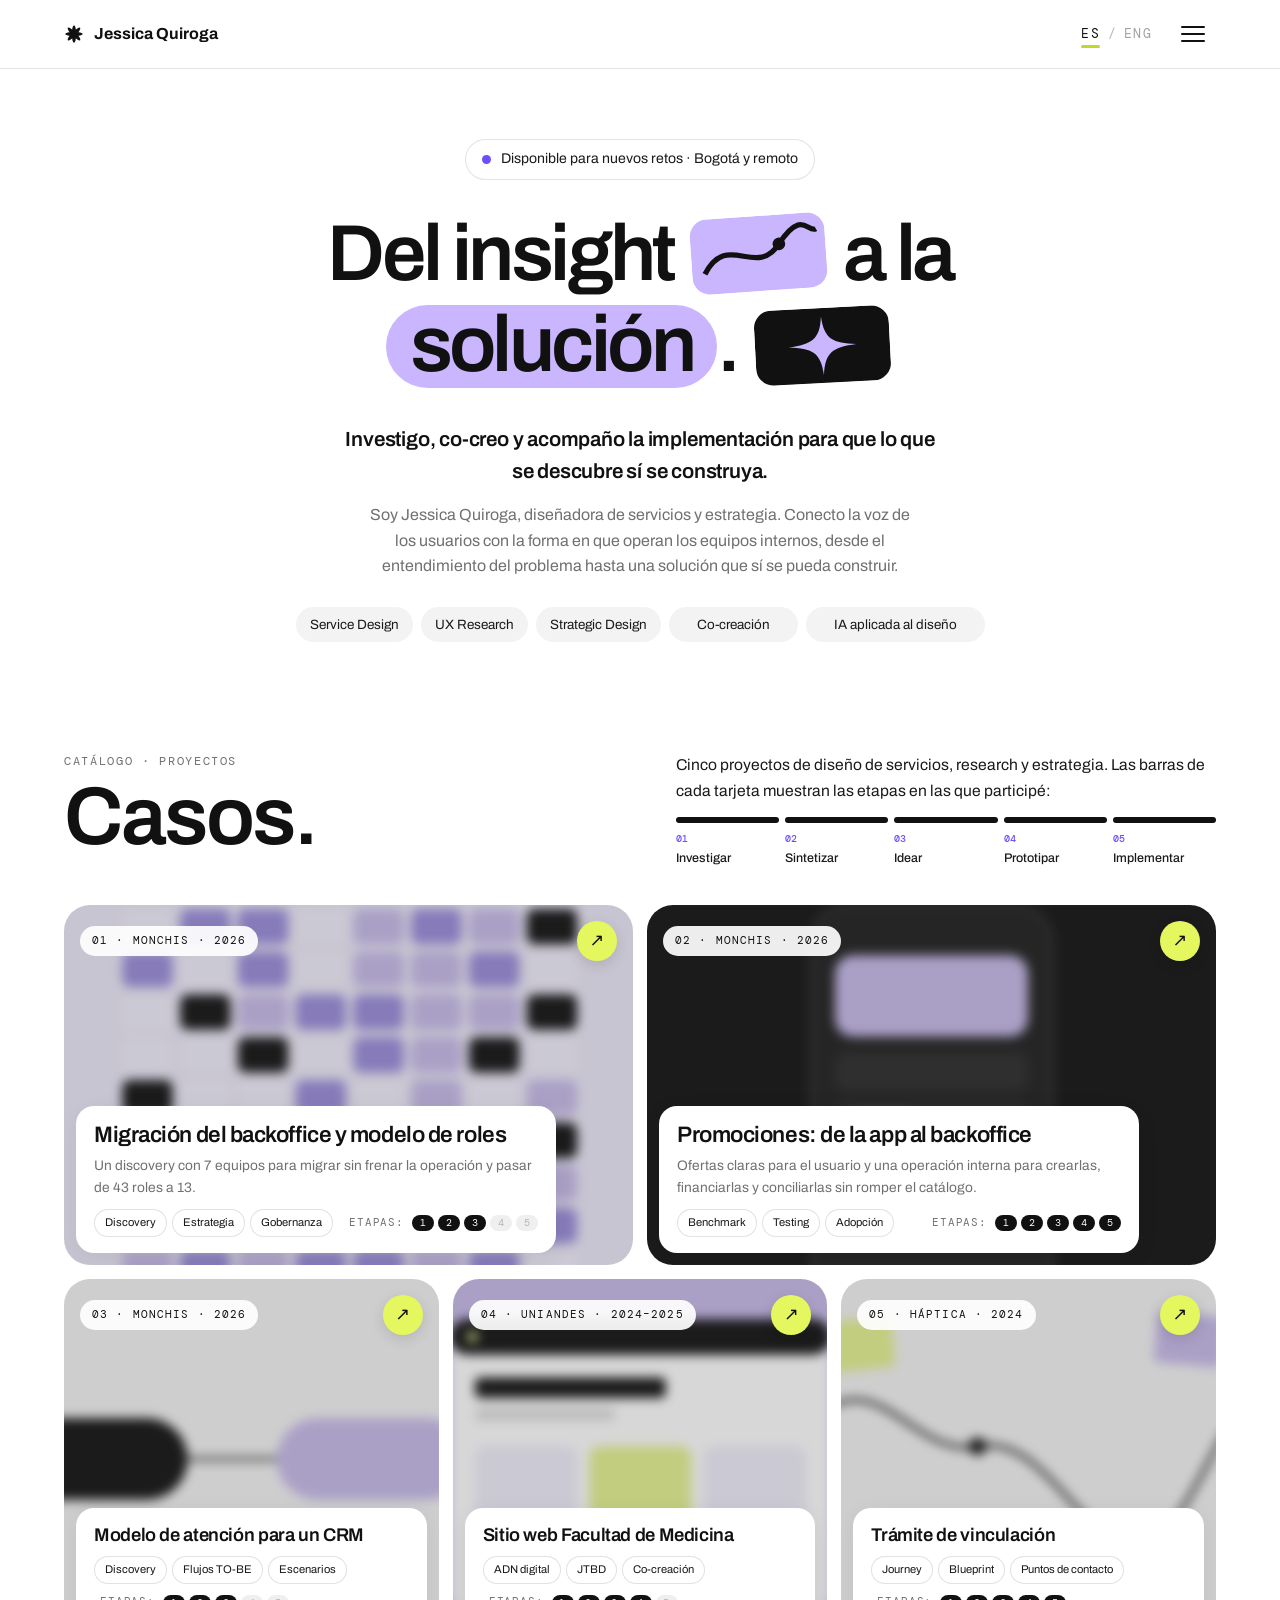
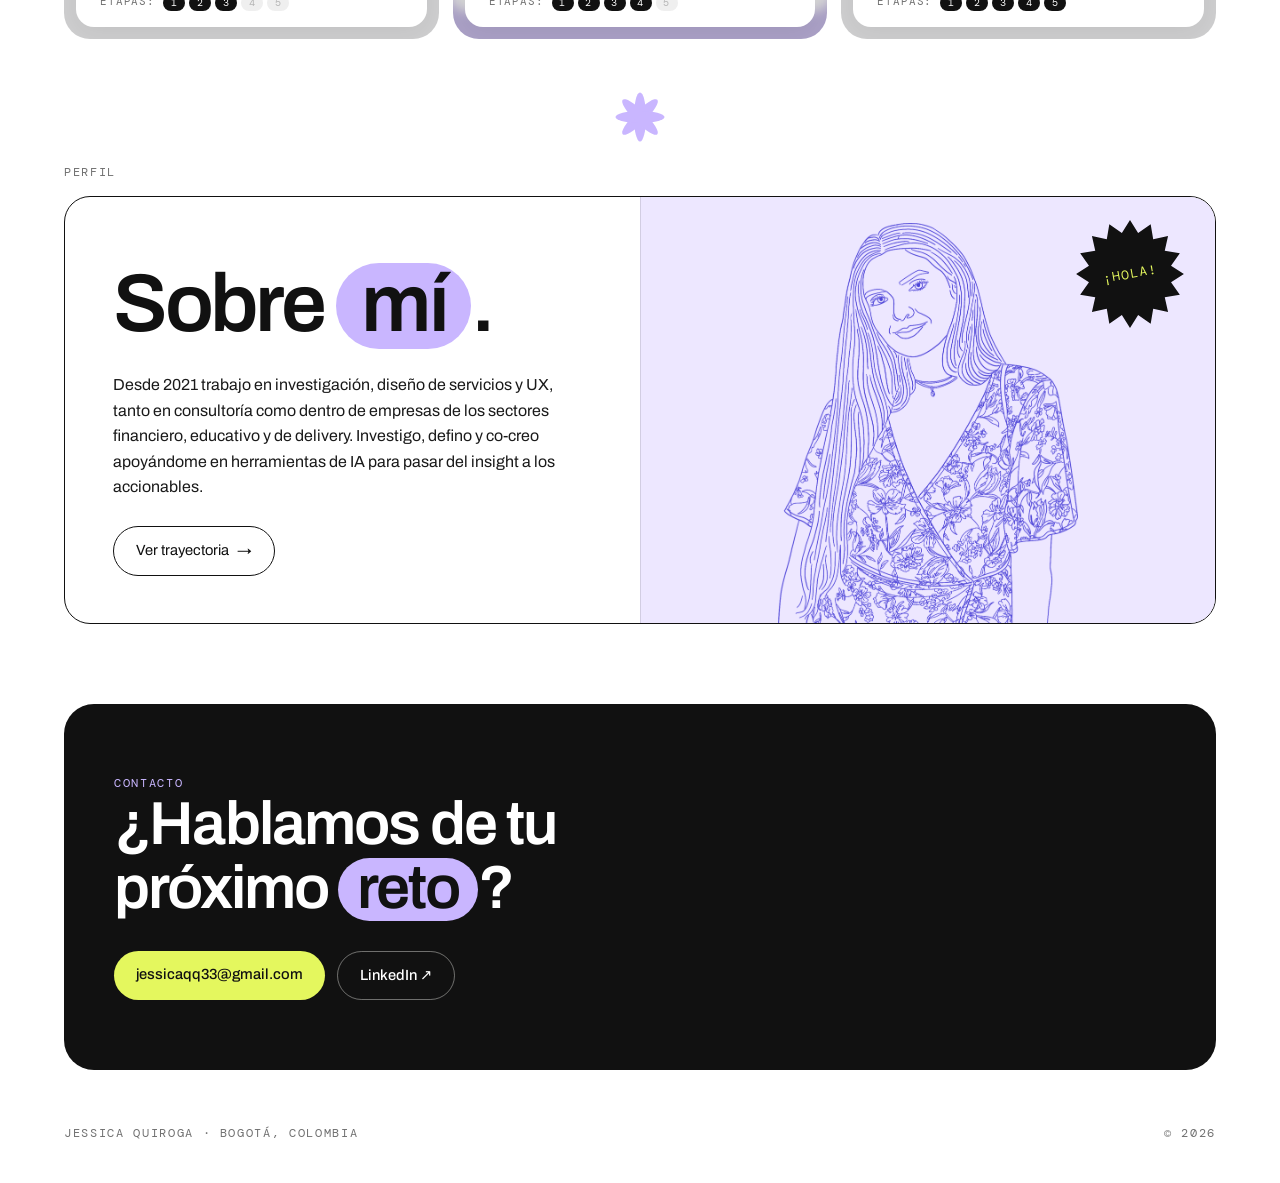
==== commit 0bdc857e: "Add files via upload" ====
--- a/index.html
+++ b/index.html
@@ -20,15 +20,16 @@
 <header class="site-header">
   <div class="wrap">
     <a class="brand" href="index.html"><svg class="mark-flower" viewBox="0 0 24 24" aria-hidden="true"><ellipse cx="12" cy="12" rx="2.6" ry="10.5" transform="rotate(0 12 12)"/><ellipse cx="12" cy="12" rx="2.6" ry="10.5" transform="rotate(45 12 12)"/><ellipse cx="12" cy="12" rx="2.6" ry="10.5" transform="rotate(90 12 12)"/><ellipse cx="12" cy="12" rx="2.6" ry="10.5" transform="rotate(135 12 12)"/></svg>Jessica Quiroga</a>
-    <nav class="nav">
-      <a href="index.html" aria-current="page"><span lang="es">Home</span><span lang="en">Home</span></a>
-      <a href="index.html#casos"><span lang="es">Casos</span><span lang="en">Cases</span></a>
-      <a href="sobre-mi.html"><span lang="es">Sobre mí</span><span lang="en">About</span></a>
-    </nav>
     <div class="head-right"><div class="lang" role="group" aria-label="Idioma / Language">
-      <button type="button" data-lang="es" aria-pressed="true">ESP</button>
+      <button type="button" data-lang="es" aria-pressed="true">ES</button><span class="lang-sep" aria-hidden="true">/</span>
       <button type="button" data-lang="en" aria-pressed="false">ENG</button>
-    </div><a class="head-cta" href="https://www.linkedin.com/in/jessica-giovanna-quiroga-quir%C3%B3s-29a357232" target="_blank" rel="noopener"><span lang="es">Escríbeme</span><span lang="en">Get in touch</span> ↗</a></div>
+    </div><button type="button" class="menu-btn" aria-expanded="false" aria-controls="menu-panel" aria-label="Abrir menú"><span></span><span></span><span></span></button></div>
+  </div>
+  <div class="menu-panel" id="menu-panel">
+    <div class="wrap menu-grid">
+      <nav class="menu-main" aria-label="Menú principal"><a class="is-current" href="index.html"><span lang="es">Home</span><span lang="en">Home</span></a><a href="index.html#casos"><span lang="es">Casos</span><span lang="en">Cases</span></a><a href="sobre-mi.html"><span lang="es">Sobre mí</span><span lang="en">About</span></a><a class="menu-cta" href="https://www.linkedin.com/in/jessica-giovanna-quiroga-quir%C3%B3s-29a357232" target="_blank" rel="noopener"><span lang="es">Escríbeme</span><span lang="en">Get in touch</span> ↗</a></nav>
+      <div class="menu-cases"><p class="menu-label"><span lang="es">Casos</span><span lang="en">Cases</span></p><a href="casos/migracion-backoffice.html"><span><b>01</b> <span lang="es">Migración backoffice</span><span lang="en">Back-office migration</span></span><small>Monchis</small></a><a href="casos/promociones.html"><span><b>02</b> <span lang="es">Promociones</span><span lang="en">Promotions</span></span><small>Monchis</small></a><a href="casos/modelo-atencion.html"><span><b>03</b> <span lang="es">Modelo de atención</span><span lang="en">Support model</span></span><small>Monchis</small></a><a href="casos/medicina-uniandes.html"><span><b>04</b> <span lang="es">Medicina Uniandes</span><span lang="en">Medicine Uniandes</span></span><small>La Clínica</small></a><a href="casos/vinculacion.html"><span><b>05</b> <span lang="es">Trámite de vinculación</span><span lang="en">Onboarding process</span></span><small>Háptica</small></a></div>
+    </div>
   </div>
 </header>
 
--- a/assets/styles.css
+++ b/assets/styles.css
@@ -1136,3 +1136,50 @@
 @media (max-width:900px){.vin-gallery{grid-template-columns:1fr}}
 .ctx-art .spark4{width:100px;height:100px;display:block}
 .cv-dl{margin-top:28px}
+
+/* ---- Menú índice (hamburguesa) ---- */
+.menu-btn{width:46px;height:46px;border-radius:999px;border:1.5px solid #111;background:#fff;display:inline-flex;flex-direction:column;align-items:center;justify-content:center;gap:5px;cursor:pointer;padding:0;transition:background .25s}
+.menu-btn span{display:block;width:18px;height:2px;background:#111;border-radius:2px;transition:transform .3s,opacity .2s}
+.menu-btn:hover{background:var(--lav-soft)}
+.menu-btn[aria-expanded="true"]{background:#111}
+.menu-btn[aria-expanded="true"] span{background:#fff}
+.menu-btn[aria-expanded="true"] span:nth-child(1){transform:translateY(7px) rotate(45deg)}
+.menu-btn[aria-expanded="true"] span:nth-child(2){opacity:0}
+.menu-btn[aria-expanded="true"] span:nth-child(3){transform:translateY(-7px) rotate(-45deg)}
+.site-header{position:sticky}
+.menu-panel{background:#111;color:#fff;overflow:hidden;max-height:0;transition:max-height .5s cubic-bezier(.2,.8,.2,1)}
+.menu-panel[hidden]{display:block}
+.menu-panel.open{max-height:640px}
+.menu-grid{display:grid;grid-template-columns:1fr 1.3fr;gap:56px;padding:44px 0 52px;height:auto!important;align-items:start}
+.menu-main{display:flex;flex-direction:column;gap:4px}
+.menu-main a{color:#fff;text-decoration:none;font-size:clamp(2rem,4vw,3.2rem);font-weight:600;letter-spacing:-.03em;line-height:1.15;width:fit-content;transition:color .2s}
+.menu-main a:hover{color:var(--lav)}
+.menu-main a.is-current{color:var(--peach)}
+.menu-main .menu-cta{font-size:1.05rem;font-weight:500;letter-spacing:0;color:var(--lav);margin-top:18px}
+.menu-label{font-family:'DM Mono',monospace;font-size:12px;letter-spacing:.14em;text-transform:uppercase;color:var(--lav);margin:0 0 10px}
+.menu-cases a{display:flex;justify-content:space-between;gap:16px;padding:14px 0;border-top:1px solid rgba(255,255,255,.15);color:#fff;text-decoration:none;font-size:1.05rem;transition:padding .25s,color .2s}
+.menu-cases a:last-child{border-bottom:1px solid rgba(255,255,255,.15)}
+.menu-cases a b{font-family:'DM Mono',monospace;font-weight:400;font-size:.85rem;color:var(--lav);margin-right:8px}
+.menu-cases a small{color:rgba(255,255,255,.55);font-size:.9rem;white-space:nowrap}
+.menu-cases a:hover{padding-left:10px;color:var(--peach)}
+.menu-cases a.is-current{color:var(--peach)}
+@media (max-width:800px){.menu-grid{grid-template-columns:1fr;gap:28px;padding:28px 0 36px}.menu-panel.open{max-height:900px}.site-header .wrap{flex-wrap:nowrap}}
+@media (prefers-reduced-motion:reduce){.menu-panel,.menu-btn span{transition:none}}
+.site-header .wrap.menu-grid{display:grid;height:auto;justify-content:normal;align-items:start}
+.menu-panel{visibility:hidden;transition:max-height .5s cubic-bezier(.2,.8,.2,1),visibility 0s linear .5s}
+.menu-panel.open{visibility:visible;transition:max-height .5s cubic-bezier(.2,.8,.2,1),visibility 0s}
+.menu-btn,.menu-btn:hover,.menu-btn[aria-expanded="true"]{border:none;background:transparent}
+.menu-btn[aria-expanded="true"] span{background:#111}
+.menu-btn span{width:24px}
+.menu-btn:hover span{background:var(--orange)}
+.menu-btn:focus-visible{outline:2px solid var(--orange);outline-offset:2px}
+
+/* ---- Selector de idioma: texto + subrayado ---- */
+.lang{background:none;border:none;padding:0;gap:8px;display:flex;align-items:center;border-radius:0}
+.lang button,.lang button[aria-pressed="true"]{background:none;border:none;border-radius:0;padding:4px 0 6px;font-family:'DM Mono',monospace;font-size:13px;letter-spacing:.1em;color:rgba(17,17,17,.4);position:relative;cursor:pointer;transition:color .2s}
+.lang button[aria-pressed="true"]{color:#111}
+.lang button::after{content:"";position:absolute;left:0;right:0;bottom:0;height:3px;border-radius:2px;background:#C2D62E;transform:scaleX(0);transform-origin:left;transition:transform .3s cubic-bezier(.3,1.4,.5,1)}
+.lang button[aria-pressed="true"]::after{transform:scaleX(1)}
+.lang button:hover{color:#111}
+.lang-sep{font-family:'DM Mono',monospace;font-size:13px;color:rgba(17,17,17,.3)}
+.head-right{gap:18px}
